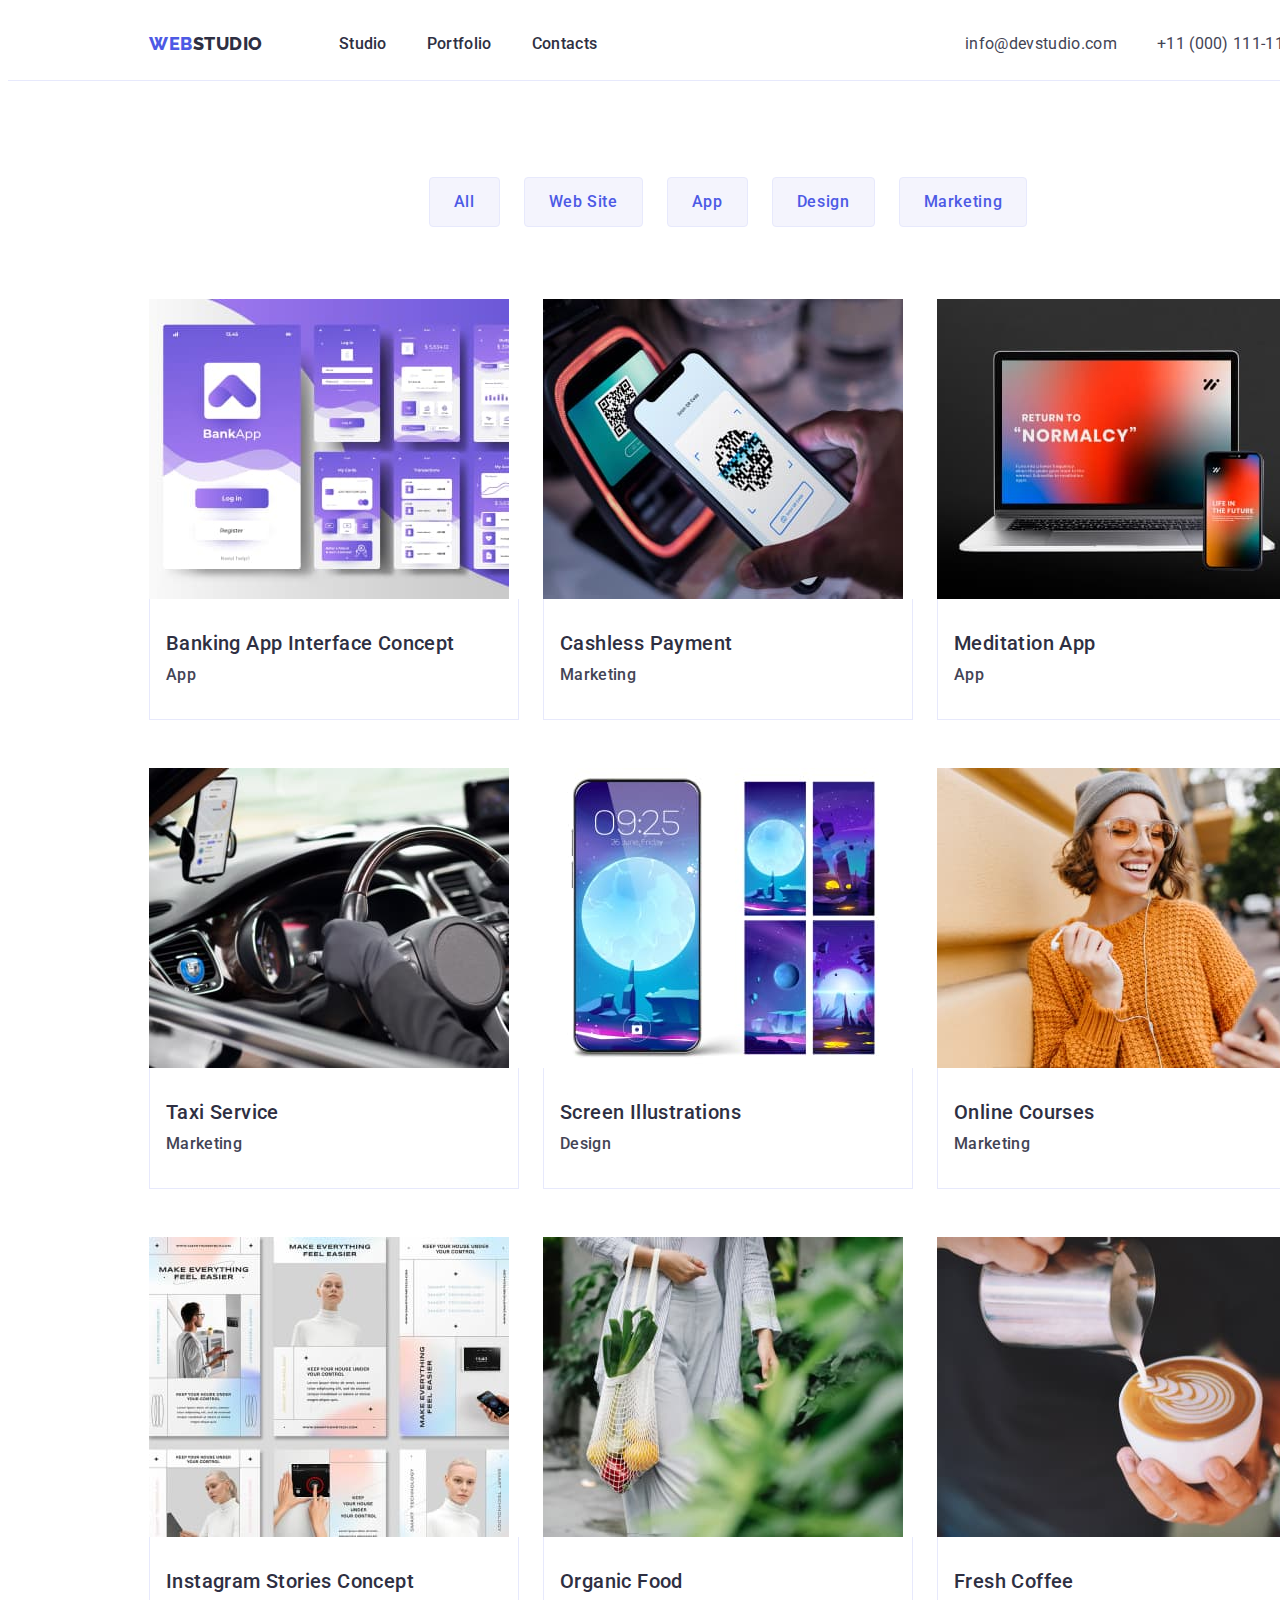
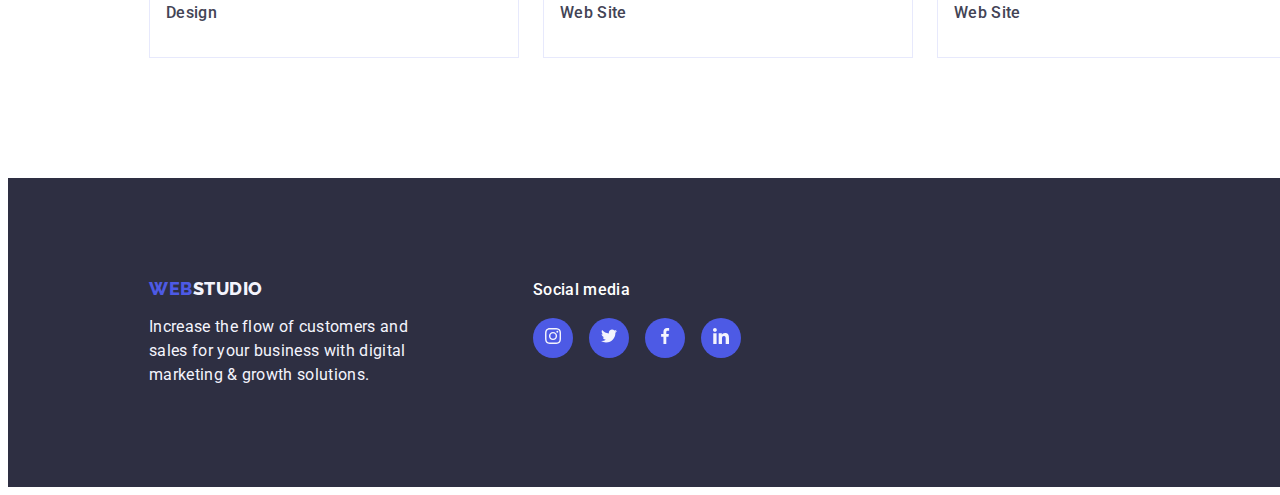
==== portfolio.html @ e54f4d55 "homework 1.1" ====
<!DOCTYPE html>
<html lang="en">
  <head>
    <meta charset="UTF-8" />
    <meta name="viewport" content="width=device-width, initial-scale=1.0" />

    <link rel="preconnect" href="https://fonts.googleapis.com" />
    <link rel="preconnect" href="https://fonts.gstatic.com" crossorigin />
    <link
      href="https://fonts.googleapis.com/css2?family=Montserrat:wght@400;700&family=Raleway:wght@800&family=Roboto:wght@400;500;700;900&display=swap"
      rel="stylesheet"
    />
    <link
      rel="stylesheet"
      href="https://cdnjs.cloudflare.com/ajax/libs/modern-normalize/2.0.0/modern-normalize.min.css"
      integrity="sha512-4xo8blKMVCiXpTaLzQSLSw3KFOVPWhm/TRtuPVc4WG6kUgjH6J03IBuG7JZPkcWMxJ5huwaBpOpnwYElP/m6wg=="
      crossorigin="anonymous"
      referrerpolicy="no-referrer"
    />
    <link rel="stylesheet" href="./css/styles.css" />
    <title>portfolio</title>
  </head>
  <body>
    <header class="page-header">
      <div class="container">
        <nav class="page-nav">
          <a class="logo link" href="./index.html"
            >Web<span class="link-logo-web">Studio</span></a
          >
          <ul class="list">
            <li><a class="page-link link" href="./index.html"> Studio</a></li>
            <li>
              <a class="page-link link" href="./portfolio.html"> Portfolio</a>
            </li>
            <li><a class="page-link link" href=""> Contacts</a></li>
          </ul>
        </nav>
        <address class="contacts">
          <ul class="list">
            <li>
              <a class="page-link link" href="mailto:info@devstudio.com"
                >info@devstudio.com</a
              >
            </li>
            <li>
              <a class="page-link link" href="tel:+110001111111"
                >+11 (000) 111-11-11</a
              >
            </li>
          </ul>
        </address>
      </div>
    </header>
    <main>
      <section class="portfolio-list">
        <div class="container">
          <h1 class="visually-hidden">portfolio</h1>
          <ul class="list-btn">
            <li class="portfolio-list-btn">
              <button type="button" class="button-portfolio">All</button>
            </li>
            <li class="portfolio-list-btn">
              <button type="button" class="button-portfolio">Web Site</button>
            </li>
            <li class="portfolio-list-btn">
              <button type="button" class="button-portfolio">App</button>
            </li>
            <li class="portfolio-list-btn">
              <button type="button" class="button-portfolio">Design</button>
            </li>
            <li class="portfolio-list-btn">
              <button type="button" class="button-portfolio">Marketing</button>
            </li>
          </ul>
          <ul class="list-make">
            <li class="list-make-img">
              <a class="page-link link" href="">
                <img src="./images/banking.jpg" alt="banking" width="360" />
                <div class="container-name">
                  <h2 class="title-make-portfolio">
                    Banking App Interface Concept
                  </h2>
                  <p class="text-features">App</p>
                </div>
              </a>
            </li>
            <li class="list-make-img">
              <a class="page-link link" href="">
                <img src="./images/cashless.jpg" alt="cashless" width="360" />
                <div class="container-name">
                  <h2 class="title-make-portfolio">Cashless Payment</h2>
                  <p class="text-features">Marketing</p>
                </div>
              </a>
            </li>
            <li class="list-make-img">
              <a class="page-link link" href="">
                <img
                  src="./images/meditation.jpg"
                  alt="meditation"
                  width="360"
                />
                <div class="container-name">
                  <h2 class="title-make-portfolio">Meditation App</h2>
                  <p class="text-features">App</p>
                </div>
              </a>
            </li>
            <li class="list-make-img">
              <a class="page-link link" href="">
                <img src="./images/taxi.jpg" alt="taxi" width="360" />
                <div class="container-name">
                  <h2 class="title-make-portfolio">Taxi Service</h2>
                  <p class="text-features">Marketing</p>
                </div>
              </a>
            </li>
            <li class="list-make-img">
              <a class="page-link link" href="">
                <img src="./images/screen.jpg" alt="screen" width="360" />
                <div class="container-name">
                  <h2 class="title-make-portfolio">Screen Illustrations</h2>
                  <p class="text-features">Design</p>
                </div>
              </a>
            </li>
            <li class="list-make-img">
              <a class="page-link link" href="">
                <img src="./images/online.jpg" alt="online" width="360" />
                <div class="container-name">
                  <h2 class="title-make-portfolio">Online Courses</h2>
                  <p class="text-features">Marketing</p>
                </div>
              </a>
            </li>
            <li class="list-make-img">
              <a class="page-link link" href="">
                <img src="./images/instagram.jpg" alt="instagram" width="360" />
                <div class="container-name">
                  <h2 class="title-make-portfolio">
                    Instagram Stories Concept
                  </h2>
                  <p class="text-features">Design</p>
                </div>
              </a>
            </li>
            <li class="list-make-img">
              <a class="page-link link" href="">
                <img src="./images/organic.jpg" alt="organic" width="360" />
                <div class="container-name">
                  <h2 class="title-make-portfolio">Organic Food</h2>
                  <p class="text-features">Web Site</p>
                </div>
              </a>
            </li>
            <li class="list-make-img">
              <a class="page-link link" href="">
                <img src="./images/fresh.jpg" alt="fresh" width="360" />
                <div class="container-name">
                  <h2 class="title-make-portfolio">Fresh Coffee</h2>
                  <p class="text-features">Web Site</p>
                </div>
              </a>
            </li>
          </ul>
        </div>
      </section>
    </main>
    <footer class="footer-info">
      <div class="container">
        <div class="footer-logo-text">
          <a class="logo link" href="./index.html"
            >Web<span class="link-logo-studio">Studio</span></a
          >
          <p class="footer-text">
            Increase the flow of customers and sales for your business with
            digital marketing & growth solutions.
          </p>
        </div>
        <div class="footer-social-media">
          <p class="social-media">Social media</p>
          <ul class="socialfooter-link-list">
            <li class="social-link">
              <div class="social-link-top">
                <a class="social-link-icon" href="">
                  <svg class="team-social-icon" width="16" height="16">
                    <use href="./images/icons.svg.svg#icon-instagram"></use>
                  </svg>
                </a>
              </div>
            </li>
            <li class="social-link">
              <div class="social-link-top">
                <a class="social-link-icon" href="">
                  <svg class="team-social-icon" width="16" height="16">
                    <use href="./images/icons.svg.svg#icon-twitter"></use>
                  </svg>
                </a>
              </div>
            </li>
            <li class="social-link">
              <div class="social-link-top">
                <a class="social-link-icon" href="">
                  <svg class="team-social-icon" width="16" height="16">
                    <use href="./images/icons.svg.svg#icon-facebook"></use>
                  </svg>
                </a>
              </div>
            </li>
            <li class="social-link">
              <div class="social-link-top">
                <a class="social-link-icon" href="">
                  <svg class="team-social-icon" width="16" height="16">
                    <use href="./images/icons.svg.svg#icon-linkedin"></use>
                  </svg>
                </a>
              </div>
            </li>
          </ul>
        </div>
      </div>
    </footer>
  </body>
</html>
---- css/styles.css ----
:root {
  --basecolor: #434455;
  --navyblue: #2e2f42;
  --iris: #4d5ae5;
  --slate: #434455;
  --white: #fff;
  --cornflower: #e7e9fc;
  --cloud: #f4f4fd;
  --ocean: #404bbf;
  --lightslate: #8e8f99;
  --green: #31d0aa;
  --weight400: 400;
  --weight500: 500;
  --weight700: 700;
  --weight800: 800;
}

h1,
h2,
h3,
h4,
h5,
h6,
p {
  margin: 0;
}

ul {
  margin: 0;
  padding-left: 0;
}

img {
  display: block;
}

.container {
  max-width: 1440px;
  width: 1158px;
  margin: 0 auto;
  padding: 0 15px;
}

.visually-hidden {
  position: absolute;
  width: 1px;
  height: 1px;
  margin: -1px;
  border: 0;
  padding: 0;
  white-space: nowrap;
  clip-path: inset(100%);
  clip: rect(0 0 0 0);
  overflow: hidden;
}

/* Studio */
body {
  font-family: "Roboto", sans-serif;
  color: var(--basecolor);
  background-color: var(--white);
  width: 1440px;
}
ul {
  list-style-type: none;
}
.page-header .container {
  display: flex;
  justify-content: space-between;
}
.page-header {
  background: var(--white, #fff);
  border-bottom: 1px solid #e7e9fc;
}
.page-nav {
  display: flex;
  align-items: center;
}
.page-nav .list {
  display: flex;
  gap: 40px;
}

address .list {
  display: flex;
  gap: 40px;
}
.logo {
  color: var(--iris);
  font-family: Raleway, sans-serif;
  font-size: 18px;
  font-weight: var(--weight800);
  line-height: 1.17;
  letter-spacing: 0.54px;
  text-transform: uppercase;
  text-decoration: none;
  margin-right: 76px;
}

.link-logo-web {
  color: var(--navyblue);
}

.link-logo-studio {
  color: var(--cloud);
}

.list {
  list-style: none;
}

.page-link {
  color: var(--navyblue);
  font-size: 16px;
  font-weight: var(--weight500);
  line-height: 1.5;
  letter-spacing: 0.32px;
  padding: 24px 0;
}

.link {
  text-decoration: none;
}

.contacts .link {
  color: var(--slate);
}

.link:hover,
.link:focus {
  color: var(--ocean);
}
.contacts .list .link {
  font-weight: 400;
}
.contacts {
  color: var(--slate);
  font-size: 16px;
  line-height: 1.5;
  letter-spacing: 0.32px;
  font-style: normal;
  display: flex;
  align-content: flex-start;
  flex-shrink: 0;
  padding: 24px 0;
}

.section-solution {
  background-color: var(--navyblue);
  width: 1440px;
  display: flex;
  flex-shrink: 0;
  text-align: center;
  justify-content: center;
  padding: 188px 0;
  background-image: linear-gradient(
      rgba(46, 47, 66, 0.7),
      rgba(46, 47, 66, 0.7)
    ),
    url(../images/hero-bg.jpg);
  background-repeat: no-repeat;
  background-position: center;
  background-size: cover;
}
.text-solution {
  /* background-color: var(--navyblue); */
  color: var(--white);
  font-size: 56px;
  line-height: 1.07;
  letter-spacing: 1.12px;
  max-width: 496px;
  width: 496px;
  margin: 0 auto;
  margin-bottom: 48px;
}

.button-service {
  font-family: "Roboto", sans-serif;
  color: var(--white);
  font-size: 16px;
  font-weight: var(--weight500);
  line-height: 1.5;
  letter-spacing: 0.64px;
  background: var(--iris);
  cursor: pointer;
  min-width: 169px;
  height: 56px;
  border: none;
  display: block;
  margin: 0 auto;
  padding: 16px 32px;
  border-radius: 4px;
  box-shadow: 0px 4px 4px 0px rgba(0, 0, 0, 0.15);
}

.button-service:hover,
.button-service:focus {
  background-color: var(--ocean);
}

.section-features {
  padding: 120px 0;
}

.section-features .list {
  display: flex;
  gap: 24px;
  margin: 0;
}

.title-features {
  color: var(--navyblue);
  font-size: 20px;
  font-weight: var(--weight500);
  line-height: 1.2;
  letter-spacing: 0.4px;
  margin-bottom: 8px;
}

.section-features-list {
  flex-basis: calc((100% - 3 * 24px) / 4);
}

.text-features {
  color: var(--slate);
  font-size: 16px;
  line-height: 1.5;
  letter-spacing: 0.32px;
  text-align: left;
}
.features-icon-top {
  width: 100%;
  height: 112px;
  display: flex;
  align-items: center;
  justify-content: center;
  border-radius: 4px;
  background: var(--cloud);
  margin-bottom: 8px;
}

.section-doing {
  padding-bottom: 120px;
}

.section-doing .list {
  display: flex;
  gap: 24px;
  margin: 0;
}

.title-make {
  color: var(--navyblue);
  font-size: 36px;
  font-weight: var(--weight500);
  line-height: 1.11;
  letter-spacing: 0.72px;
  text-transform: capitalize;
  margin-bottom: 72px;
  text-align: center;
}

.section-doing-img {
  flex-basis: calc((100% - 48px) / 3);
}

.section-team {
  padding: 120px 0;
  background-color: var(--cloud);
}

.section-team .container {
  max-width: 1440px;
  width: 1158px;
  flex-shrink: 0;
  text-align: center;
}

.section-team .list {
  display: flex;
  gap: 24px;
}

.title-team {
  color: var(--navyblue);
  font-size: 36px;
  line-height: 1.11;
  text-align: center;
  letter-spacing: 0.72px;
  text-transform: capitalize;
  margin-bottom: 72px;
}

.team-list {
  background-color: #ffffff;
  display: inline-flex;
  padding-bottom: 0px;
  flex-direction: column;
  justify-content: center;
  align-items: center;
  text-align: center;
  border-radius: 0px 0px 4px 4px;
  flex-basis: calc((100% - 72px) / 4);
}

.team-list-card {
  padding: 32px 0;
}

.name-card {
  color: var(--navyblue);
  font-weight: var(--weight500);
  font-size: 20px;
  line-height: 1.2;
  letter-spacing: 0.4px;
  text-align: center;
  margin-bottom: 8px;
}

.prof-card {
  color: var(--slate);
  font-size: 16px;
  line-height: 1.5;
  letter-spacing: 0.32px;
  text-align: center;
}
.socialteam-link-list {
  display: flex;
  gap: 24px;
  margin-top: 8px;
}
.social-link-top {
  width: 40px;
  height: 40px;
  display: flex;
  align-items: center;
  justify-content: center;
  border-radius: 50%;
  background-color: var(--iris);
}
.team-social-icon {
  fill: var(--cloud);
}
.section-customers .container {
  max-width: 1440px;
  width: 1128px;
  text-align: center;
}
.section-customers {
  padding: 120px 0;
  background-color: var(--white);
}
.title-customers {
  color: var(--navyblue);
  text-align: center;
  font-family: Roboto;
  font-size: 36px;
  line-height: 1.11;
  letter-spacing: 0.72px;
  margin-bottom: 72px;
}
.section-customers .list {
  display: flex;
  gap: 24px;
}
.customers-icon-list {
  display: inline-flex;
  justify-content: center;
  align-items: center;
  flex-basis: calc((100% - 120px) / 6);
}
.customers-icon-link {
  width: 100%;
  height: 88px;
  border-radius: 4px;
  border: 1px solid var(--lightslate);
  display: flex;
  align-items: center;
  justify-content: center;
}
.customer-icon:hover,
.customer-icon:focus {
  fill: var(--ocean);
}
.customers-icon-link:hover,
.customers-icon-link:focus {
border: 1px solid var(--ocean);
}

.socialfooter-link-list .social-link-top:hover,
.socialfooter-link-list .social-link-top:focus {
  background-color: var(--green);
}
.customer-icon {
  fill: var(--lightslate);
}
.footer-info .container {
  width: 1158px;
  flex-shrink: 0;
  display: flex;
}
.footer-logo-text .container {
  display: flex;
}

.footer-info {
  background-color: var(--navyblue);
  padding: 0;
  padding: 100px 0;
}

.footer-info .logo {
  display: inline-block;
  margin: 0 0 16px 0;
}

.footer-text {
  color: var(--cloud);
  line-height: 1.5;
  letter-spacing: 0.32px;
  width: 264px;
}
.footer-social-media {
  margin-left: 120px;
}
.social-media {
  color: var(--white);
  font-family: Roboto;
  font-size: 16px;
  font-weight: 500;
  line-height: 1.5;
  letter-spacing: 0.32px;
  margin-bottom: 16px;
}
.socialfooter-link-list {
  display: flex;
  gap: 16px;
}

/* Portfolio */
.portfolio-list {
  padding: 96px 0 120px 0;
}

.portfolio-list .container .list-btn {
  display: flex;
  justify-content: center;
  gap: 24px;
  margin-bottom: 72px;
}

.button-portfolio {
  font-family: "Roboto", sans-serif;
  color: var(--iris);
  text-align: center;
  font-size: 16px;
  font-weight: var(--weight500);
  line-height: 1.5;
  letter-spacing: 0.64px;
  background: var(--cloud);
  cursor: pointer;
  padding: 12px 24px;
  border: 1px solid #e7e9fc;
  border-radius: 4px;
}

.button-portfolio:hover,
.button-portfolio:focus {
  color: #ffffff;
  background: var(--ocean);
  border: 1px solid transparent;
}

.portfolio-list .container .list-make {
  display: flex;
  align-items: flex-start;
  flex-wrap: wrap;
  row-gap: 48px;
  column-gap: 24px;
  text-align: left;
  background: var(--white, #fff);
}

.container-name {
  padding: 32px 16px;
  border: 1px solid #e7e9fc;
  border-top: none;
}

.list-make-img {
  background: var(--white, #fff);
  width: calc((100% - 48px) / 3);
}

.title-make-portfolio {
  color: var(--navyblue);
  font-size: 20px;
  font-weight: var(--weight500);
  line-height: 1.2;
  letter-spacing: 0.4px;
  text-transform: capitalize;
  margin-bottom: 8px;
}
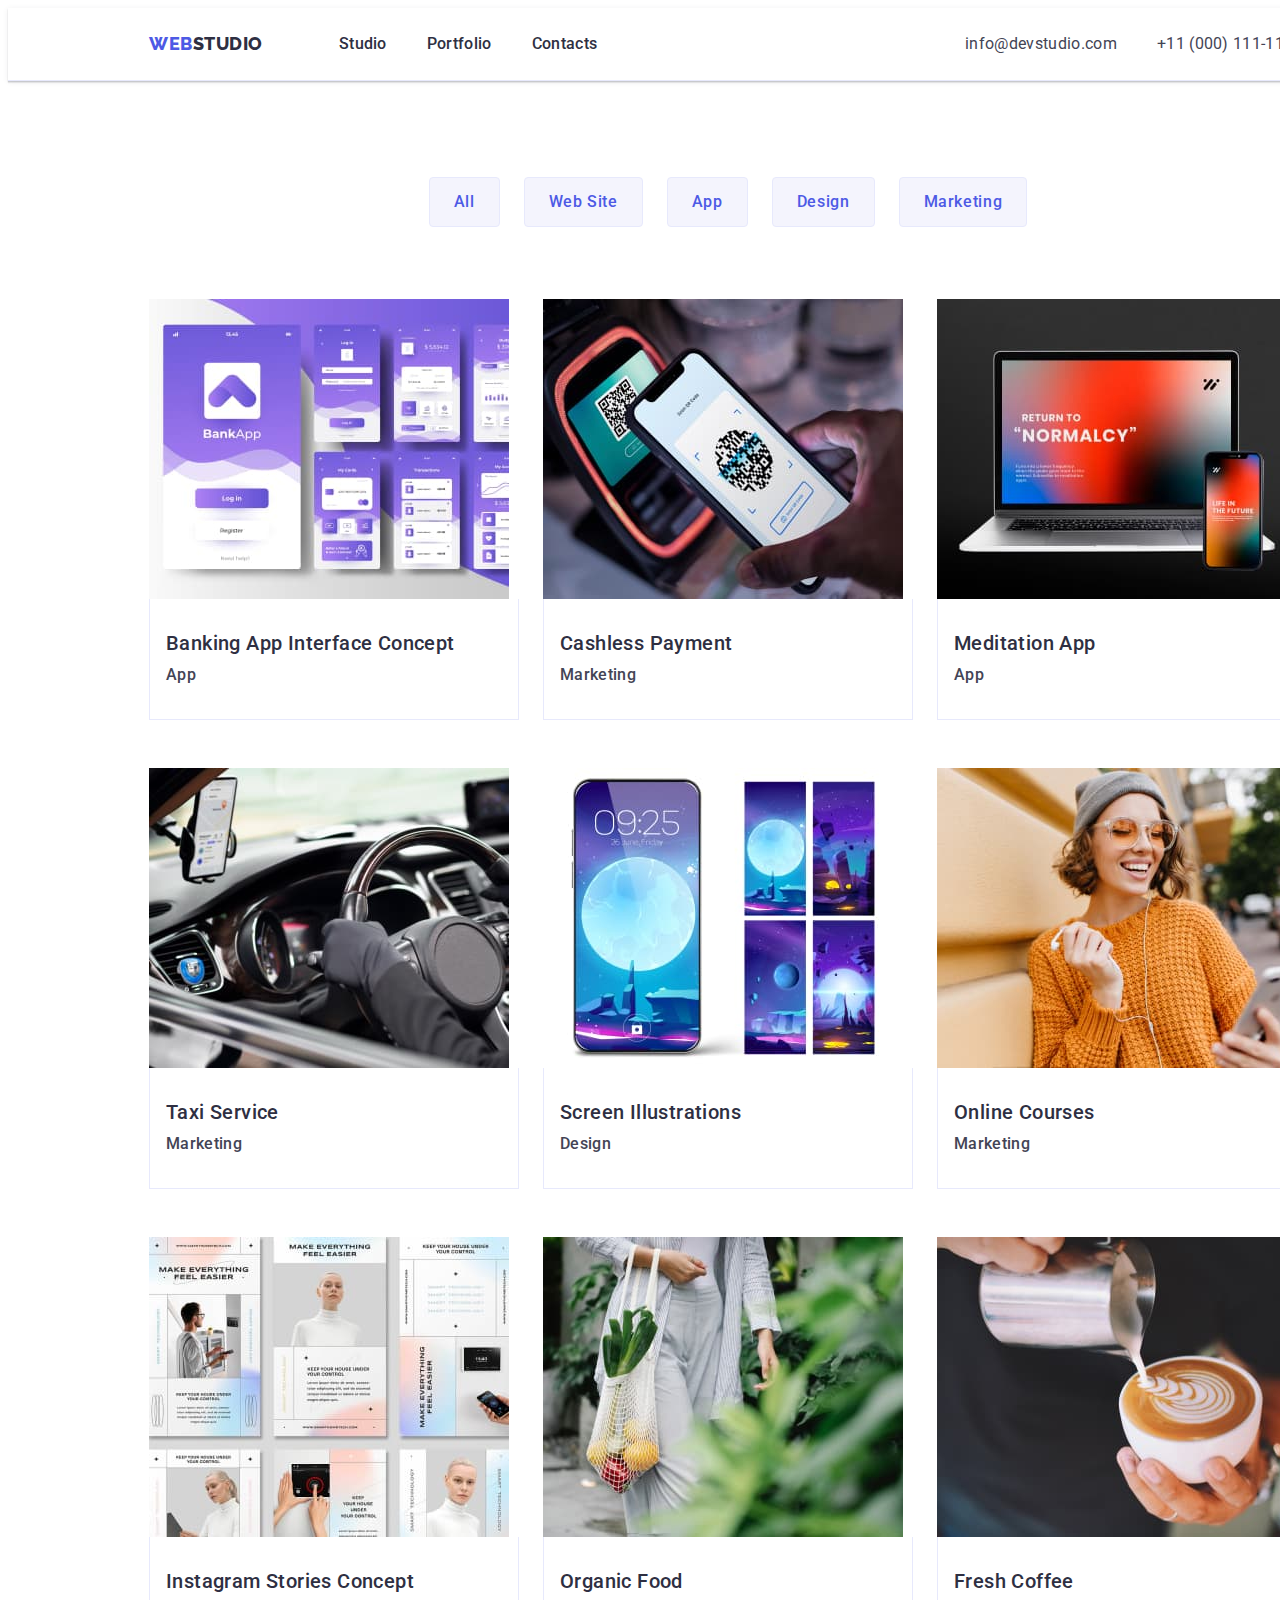
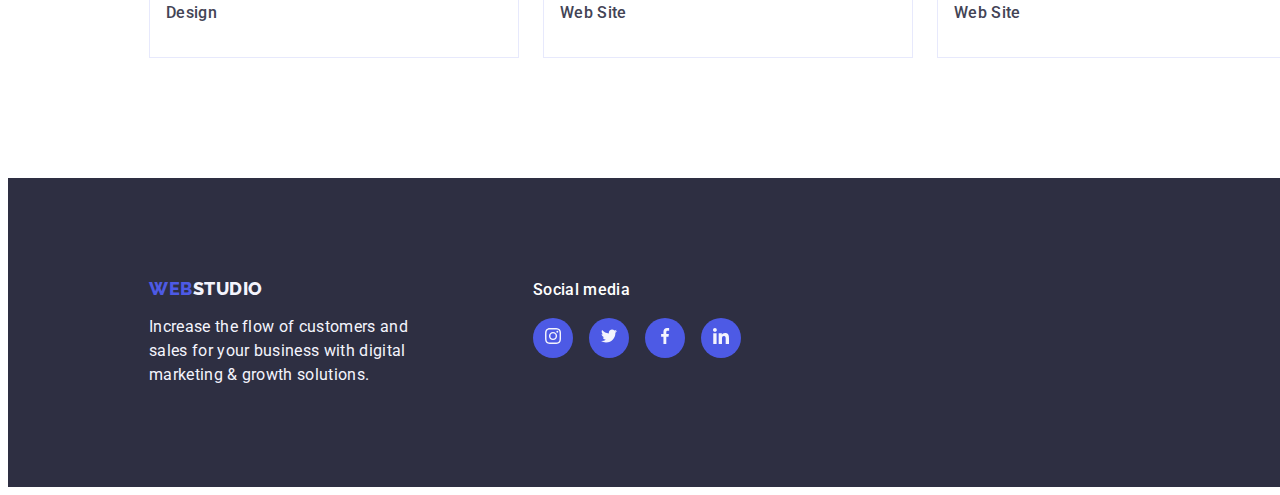
==== commit 3579608c: "homework 4.3" ====
--- a/portfolio.html
+++ b/portfolio.html
@@ -28,11 +28,15 @@
             >Web<span class="link-logo-web">Studio</span></a
           >
           <ul class="list">
-            <li><a class="page-link link" href="./index.html"> Studio</a></li>
-            <li>
+            <li class="menu-link">
+              <a class="page-link link" href="./index.html"> Studio</a>
+            </li>
+            <li class="menu-link">
               <a class="page-link link" href="./portfolio.html"> Portfolio</a>
             </li>
-            <li><a class="page-link link" href=""> Contacts</a></li>
+            <li class="menu-link">
+              <a class="page-link link" href=""> Contacts</a>
+            </li>
           </ul>
         </nav>
         <address class="contacts">
@@ -75,7 +79,21 @@
           <ul class="list-make">
             <li class="list-make-img">
               <a class="page-link link" href="">
-                <img src="./images/banking.jpg" alt="banking" width="360" />
+                <div class="make-cover-wrap">
+                  <img
+                    class="make-img"
+                    src="./images/banking.jpg"
+                    alt="banking"
+                    width="360"
+                  />
+                  <div class="make-cover">
+                    <p class="make-cover-text">
+                      14 Stylish and User-Friendly App Design Concepts · Task
+                      Manager App · Calorie Tracker App · Exotic Fruit Ecommerce
+                      App · Cloud Storage App
+                    </p>
+                  </div>
+                </div>
                 <div class="container-name">
                   <h2 class="title-make-portfolio">
                     Banking App Interface Concept
@@ -86,7 +104,21 @@
             </li>
             <li class="list-make-img">
               <a class="page-link link" href="">
-                <img src="./images/cashless.jpg" alt="cashless" width="360" />
+                <div class="make-cover-wrap">
+                  <img
+                    class="make-img"
+                    src="./images/cashless.jpg"
+                    alt="cashless"
+                    width="360"
+                  />
+                  <div class="make-cover">
+                    <p class="make-cover-text">
+                      14 Stylish and User-Friendly App Design Concepts · Task
+                      Manager App · Calorie Tracker App · Exotic Fruit Ecommerce
+                      App · Cloud Storage App
+                    </p>
+                  </div>
+                </div>
                 <div class="container-name">
                   <h2 class="title-make-portfolio">Cashless Payment</h2>
                   <p class="text-features">Marketing</p>
@@ -95,11 +127,21 @@
             </li>
             <li class="list-make-img">
               <a class="page-link link" href="">
-                <img
-                  src="./images/meditation.jpg"
-                  alt="meditation"
-                  width="360"
-                />
+                <div class="make-cover-wrap">
+                  <img
+                    class="make-img"
+                    src="./images/meditation.jpg"
+                    alt="meditation"
+                    width="360"
+                  />
+                  <div class="make-cover">
+                    <p class="make-cover-text">
+                      14 Stylish and User-Friendly App Design Concepts · Task
+                      Manager App · Calorie Tracker App · Exotic Fruit Ecommerce
+                      App · Cloud Storage App
+                    </p>
+                  </div>
+                </div>
                 <div class="container-name">
                   <h2 class="title-make-portfolio">Meditation App</h2>
                   <p class="text-features">App</p>
@@ -108,7 +150,21 @@
             </li>
             <li class="list-make-img">
               <a class="page-link link" href="">
-                <img src="./images/taxi.jpg" alt="taxi" width="360" />
+                <div class="make-cover-wrap">
+                  <img
+                    class="make-img"
+                    src="./images/taxi.jpg"
+                    alt="taxi"
+                    width="360"
+                  />
+                  <div class="make-cover">
+                    <p class="make-cover-text">
+                      14 Stylish and User-Friendly App Design Concepts · Task
+                      Manager App · Calorie Tracker App · Exotic Fruit Ecommerce
+                      App · Cloud Storage App
+                    </p>
+                  </div>
+                </div>
                 <div class="container-name">
                   <h2 class="title-make-portfolio">Taxi Service</h2>
                   <p class="text-features">Marketing</p>
@@ -117,7 +173,21 @@
             </li>
             <li class="list-make-img">
               <a class="page-link link" href="">
-                <img src="./images/screen.jpg" alt="screen" width="360" />
+                <div class="make-cover-wrap">
+                  <img
+                    class="make-img"
+                    src="./images/screen.jpg"
+                    alt="screen"
+                    width="360"
+                  />
+                  <div class="make-cover">
+                    <p class="make-cover-text">
+                      14 Stylish and User-Friendly App Design Concepts · Task
+                      Manager App · Calorie Tracker App · Exotic Fruit Ecommerce
+                      App · Cloud Storage App
+                    </p>
+                  </div>
+                </div>
                 <div class="container-name">
                   <h2 class="title-make-portfolio">Screen Illustrations</h2>
                   <p class="text-features">Design</p>
@@ -126,7 +196,21 @@
             </li>
             <li class="list-make-img">
               <a class="page-link link" href="">
-                <img src="./images/online.jpg" alt="online" width="360" />
+                <div class="make-cover-wrap">
+                  <img
+                    class="make-img"
+                    src="./images/online.jpg"
+                    alt="online"
+                    width="360"
+                  />
+                  <div class="make-cover">
+                    <p class="make-cover-text">
+                      14 Stylish and User-Friendly App Design Concepts · Task
+                      Manager App · Calorie Tracker App · Exotic Fruit Ecommerce
+                      App · Cloud Storage App
+                    </p>
+                  </div>
+                </div>
                 <div class="container-name">
                   <h2 class="title-make-portfolio">Online Courses</h2>
                   <p class="text-features">Marketing</p>
@@ -135,7 +219,21 @@
             </li>
             <li class="list-make-img">
               <a class="page-link link" href="">
-                <img src="./images/instagram.jpg" alt="instagram" width="360" />
+                <div class="make-cover-wrap">
+                  <img
+                    class="make-img"
+                    src="./images/instagram.jpg"
+                    alt="instagram"
+                    width="360"
+                  />
+                  <div class="make-cover">
+                    <p class="make-cover-text">
+                      14 Stylish and User-Friendly App Design Concepts · Task
+                      Manager App · Calorie Tracker App · Exotic Fruit Ecommerce
+                      App · Cloud Storage App
+                    </p>
+                  </div>
+                </div>
                 <div class="container-name">
                   <h2 class="title-make-portfolio">
                     Instagram Stories Concept
@@ -146,7 +244,21 @@
             </li>
             <li class="list-make-img">
               <a class="page-link link" href="">
-                <img src="./images/organic.jpg" alt="organic" width="360" />
+                <div class="make-cover-wrap">
+                  <img
+                    class="make-img"
+                    src="./images/organic.jpg"
+                    alt="organic"
+                    width="360"
+                  />
+                  <div class="make-cover">
+                    <p class="make-cover-text">
+                      14 Stylish and User-Friendly App Design Concepts · Task
+                      Manager App · Calorie Tracker App · Exotic Fruit Ecommerce
+                      App · Cloud Storage App
+                    </p>
+                  </div>
+                </div>
                 <div class="container-name">
                   <h2 class="title-make-portfolio">Organic Food</h2>
                   <p class="text-features">Web Site</p>
@@ -155,7 +267,21 @@
             </li>
             <li class="list-make-img">
               <a class="page-link link" href="">
-                <img src="./images/fresh.jpg" alt="fresh" width="360" />
+                <div class="make-cover-wrap">
+                  <img
+                    class="make-img"
+                    src="./images/fresh.jpg"
+                    alt="fresh"
+                    width="360"
+                  />
+                  <div class="make-cover">
+                    <p class="make-cover-text">
+                      14 Stylish and User-Friendly App Design Concepts · Task
+                      Manager App · Calorie Tracker App · Exotic Fruit Ecommerce
+                      App · Cloud Storage App
+                    </p>
+                  </div>
+                </div>
                 <div class="container-name">
                   <h2 class="title-make-portfolio">Fresh Coffee</h2>
                   <p class="text-features">Web Site</p>
@@ -181,40 +307,40 @@
           <p class="social-media">Social media</p>
           <ul class="socialfooter-link-list">
             <li class="social-link">
-              <div class="social-link-top">
-                <a class="social-link-icon" href="">
+              <a class="social-link-icon" href="">
+                <div class="social-link-top">
                   <svg class="team-social-icon" width="16" height="16">
-                    <use href="./images/icons.svg.svg#icon-instagram"></use>
+                    <use href="./images/icons.svg#icon-instagram"></use>
                   </svg>
-                </a>
-              </div>
+                </div>
+              </a>
             </li>
             <li class="social-link">
-              <div class="social-link-top">
-                <a class="social-link-icon" href="">
+              <a class="social-link-icon" href="">
+                <div class="social-link-top">
                   <svg class="team-social-icon" width="16" height="16">
-                    <use href="./images/icons.svg.svg#icon-twitter"></use>
+                    <use href="./images/icons.svg#icon-twitter"></use>
                   </svg>
-                </a>
-              </div>
+                </div>
+              </a>
             </li>
             <li class="social-link">
-              <div class="social-link-top">
-                <a class="social-link-icon" href="">
+              <a class="social-link-icon" href="">
+                <div class="social-link-top">
                   <svg class="team-social-icon" width="16" height="16">
-                    <use href="./images/icons.svg.svg#icon-facebook"></use>
+                    <use href="./images/icons.svg#icon-facebook"></use>
                   </svg>
-                </a>
-              </div>
+                </div>
+              </a>
             </li>
             <li class="social-link">
-              <div class="social-link-top">
-                <a class="social-link-icon" href="">
+              <a class="social-link-icon" href="">
+                <div class="social-link-top">
                   <svg class="team-social-icon" width="16" height="16">
-                    <use href="./images/icons.svg.svg#icon-linkedin"></use>
+                    <use href="./images/icons.svg#icon-linkedin"></use>
                   </svg>
-                </a>
-              </div>
+                </div>
+              </a>
             </li>
           </ul>
         </div>
--- a/css/styles.css
+++ b/css/styles.css
@@ -9,6 +9,7 @@
   --ocean: #404bbf;
   --lightslate: #8e8f99;
   --green: #31d0aa;
+  --navyblue-modal: rgba(46, 47, 66, 0.4);
   --weight400: 400;
   --weight500: 500;
   --weight700: 700;
@@ -71,6 +72,8 @@
 .page-header {
   background: var(--white, #fff);
   border-bottom: 1px solid #e7e9fc;
+  box-shadow: 0px 2px 1px rgba(46, 47, 66, 0.08),
+    0px 1px 1px rgba(46, 47, 66, 0.16), 0px 1px 6px rgba(46, 47, 66, 0.08);
 }
 .page-nav {
   display: flex;
@@ -117,7 +120,22 @@
   letter-spacing: 0.32px;
   padding: 24px 0;
 }
-
+.menu-link {
+  position: relative;
+  transition: color 250ms cubic-bezier(0.4, 0, 0.2, 1);
+}
+.menu-link:hover::after {
+  content: "";
+  position: absolute;
+  left: 0;
+  right: 0;
+  bottom: -1px;
+  top: 20px;
+  width: 100%;
+  height: 4px;
+  border-radius: 2px;
+  background-color: var(--ocean);
+}
 .link {
   text-decoration: none;
 }
@@ -143,11 +161,12 @@
   align-content: flex-start;
   flex-shrink: 0;
   padding: 24px 0;
+  transition: color 250ms cubic-bezier(0.4, 0, 0.2, 1);
 }
 
 .section-solution {
   background-color: var(--navyblue);
-  width: 1440px;
+  max-width: 1440px;
   display: flex;
   flex-shrink: 0;
   text-align: center;
@@ -191,6 +210,7 @@
   padding: 16px 32px;
   border-radius: 4px;
   box-shadow: 0px 4px 4px 0px rgba(0, 0, 0, 0.15);
+  transition: background-color 250ms cubic-bezier(0.4, 0, 0.2, 1);
 }
 
 .button-service:hover,
@@ -301,12 +321,14 @@
   text-align: center;
   border-radius: 0px 0px 4px 4px;
   flex-basis: calc((100% - 72px) / 4);
+  box-shadow: 0px 2px 1px 0px rgba(46, 47, 66, 0.08),
+    0px 1px 1px 0px rgba(46, 47, 66, 0.16),
+    0px 1px 6px 0px rgba(46, 47, 66, 0.08);
 }
 
 .team-list-card {
   padding: 32px 0;
 }
-
 .name-card {
   color: var(--navyblue);
   font-weight: var(--weight500);
@@ -328,8 +350,9 @@
   display: flex;
   gap: 24px;
   margin-top: 8px;
-}
-.social-link-top {
+  justify-content: center;
+}
+.social-link-icon {
   width: 40px;
   height: 40px;
   display: flex;
@@ -337,6 +360,10 @@
   justify-content: center;
   border-radius: 50%;
   background-color: var(--iris);
+  transition: background-color 250ms cubic-bezier(0.4, 0, 0.2, 1);
+}
+.social-link-icon:hover {
+  background-color: var(--green);
 }
 .team-social-icon {
   fill: var(--cloud);
@@ -377,6 +404,12 @@
   display: flex;
   align-items: center;
   justify-content: center;
+  transition: border-color 250ms cubic-bezier(0.4, 0, 0.2, 1),
+    color 250ms cubic-bezier(0.4, 0, 0.2, 1);
+}
+.customer-icon {
+  color: currentColor;
+  /* transition: 250ms cubic-bezier(0.4, 0, 0.2, 1); */
 }
 .customer-icon:hover,
 .customer-icon:focus {
@@ -384,9 +417,13 @@
 }
 .customers-icon-link:hover,
 .customers-icon-link:focus {
-border: 1px solid var(--ocean);
-}
-
+  /* fill: var(--ocean); */
+  color: var(--ocean);
+  border-color: var(--ocean);
+}
+.socialfooter-link-list .social-link-top {
+  transition: 250ms cubic-bezier(0.4, 0, 0.2, 1);
+}
 .socialfooter-link-list .social-link-top:hover,
 .socialfooter-link-list .social-link-top:focus {
   background-color: var(--green);
@@ -398,6 +435,7 @@
   width: 1158px;
   flex-shrink: 0;
   display: flex;
+  align-items: baseline;
 }
 .footer-logo-text .container {
   display: flex;
@@ -419,10 +457,11 @@
   line-height: 1.5;
   letter-spacing: 0.32px;
   width: 264px;
-}
-.footer-social-media {
+  margin-right: 120px;
+}
+/* .footer-social-media {
   margin-left: 120px;
-}
+} */
 .social-media {
   color: var(--white);
   font-family: Roboto;
@@ -462,6 +501,10 @@
   padding: 12px 24px;
   border: 1px solid #e7e9fc;
   border-radius: 4px;
+  transition: color 250ms cubic-bezier(0.4, 0, 0.2, 1),
+    background-color 250ms cubic-bezier(0.4, 0, 0.2, 1),
+    border-color 250ms cubic-bezier(0.4, 0, 0.2, 1),
+    box-shadow 250ms cubic-bezier(0.4, 0, 0.2, 1);
 }
 
 .button-portfolio:hover,
@@ -469,6 +512,8 @@
   color: #ffffff;
   background: var(--ocean);
   border: 1px solid transparent;
+  box-shadow: 0px 2px 2px 0px rgba(0, 0, 0, 0.12),
+    0px 2px 1px 0px rgba(0, 0, 0, 0.08), 0px 3px 1px 0px rgba(0, 0, 0, 0.1);
 }
 
 .portfolio-list .container .list-make {
@@ -490,8 +535,16 @@
 .list-make-img {
   background: var(--white, #fff);
   width: calc((100% - 48px) / 3);
-}
-
+  transition: box-shadow 250ms cubic-bezier(0.4, 0, 0.2, 1);
+}
+.list-make-img:hover {
+  box-shadow: 0px 2px 1px 0px rgba(46, 47, 66, 0.08),
+    0px 1px 1px 0px rgba(46, 47, 66, 0.16),
+    0px 1px 6px 0px rgba(46, 47, 66, 0.08);
+}
+.list-make-img:hover .make-cover {
+  transform: translateY(0%);
+}
 .title-make-portfolio {
   color: var(--navyblue);
   font-size: 20px;
@@ -501,3 +554,78 @@
   text-transform: capitalize;
   margin-bottom: 8px;
 }
+.make-cover-wrap {
+  position: relative;
+  overflow: hidden;
+}
+.make-cover {
+  position: absolute;
+  top: 0;
+  background: var(--iris);
+  /* width: 100%; */
+  height: 100%;
+  flex-shrink: 0;
+  transform: translateY(100%);
+  transition: 250ms cubic-bezier(0.4, 0, 0.2, 1);
+}
+.make-cover-text {
+  color: var(--cloud);
+  font-family: Roboto;
+  font-size: 16px;
+  line-height: 1.5;
+  letter-spacing: 0.02em;
+  padding: 40px 32px 0 32px;
+}
+.backdrop {
+  position: fixed;
+  width: 100%;
+  height: 100%;
+  background: var(--navyblue-modal);
+  top: 0;
+  transition: opacity 250ms cubic-bezier(0.4, 0, 0.2, 1),
+    visibility 250ms cubic-bezier(0.4, 0, 0.2, 1);
+}
+.modal {
+  position: absolute;
+  top: 50%;
+  left: 50%;
+  transform: translate(-50%, -50%);
+  width: 408px;
+  min-height: 584px;
+  border-radius: 4px;
+  background: var(--dairy, #fcfcfc);
+  box-shadow: 0px 2px 1px 0px rgba(0, 0, 0, 0.2),
+    0px 1px 3px 0px rgba(0, 0, 0, 0.12), 0px 1px 1px 0px rgba(0, 0, 0, 0.14);
+  transition: transform 250ms cubic-bezier(0.4, 0, 0.2, 1);
+}
+.button-close {
+  position: absolute;
+  height: 24px;
+  width: 24px;
+  border-radius: 50%;
+  display: flex;
+  align-items: center;
+  justify-content: center;
+  background-color: #e7e9fc;
+  border: 1px solid rgba(0, 0, 0, 0.1);
+  padding: 0;
+  cursor: pointer;
+  transition: background-color 250ms cubic-bezier(0.4, 0, 0.2, 1),
+    border 250ms cubic-bezier(0.4, 0, 0.2, 1);
+  top: 24px;
+  right: 24px;
+}
+.button-close:hover,
+.button-close:focus {
+  background-color: var(--ocean);
+  border: none;
+  fill: var(--white);
+}
+.close-icon {
+  transition: fill 250ms cubic-bezier(0.4, 0, 0.2, 1);
+}
+.is-hidden {
+  opacity: 0;
+  visibility: hidden;
+  pointer-events: none;
+}
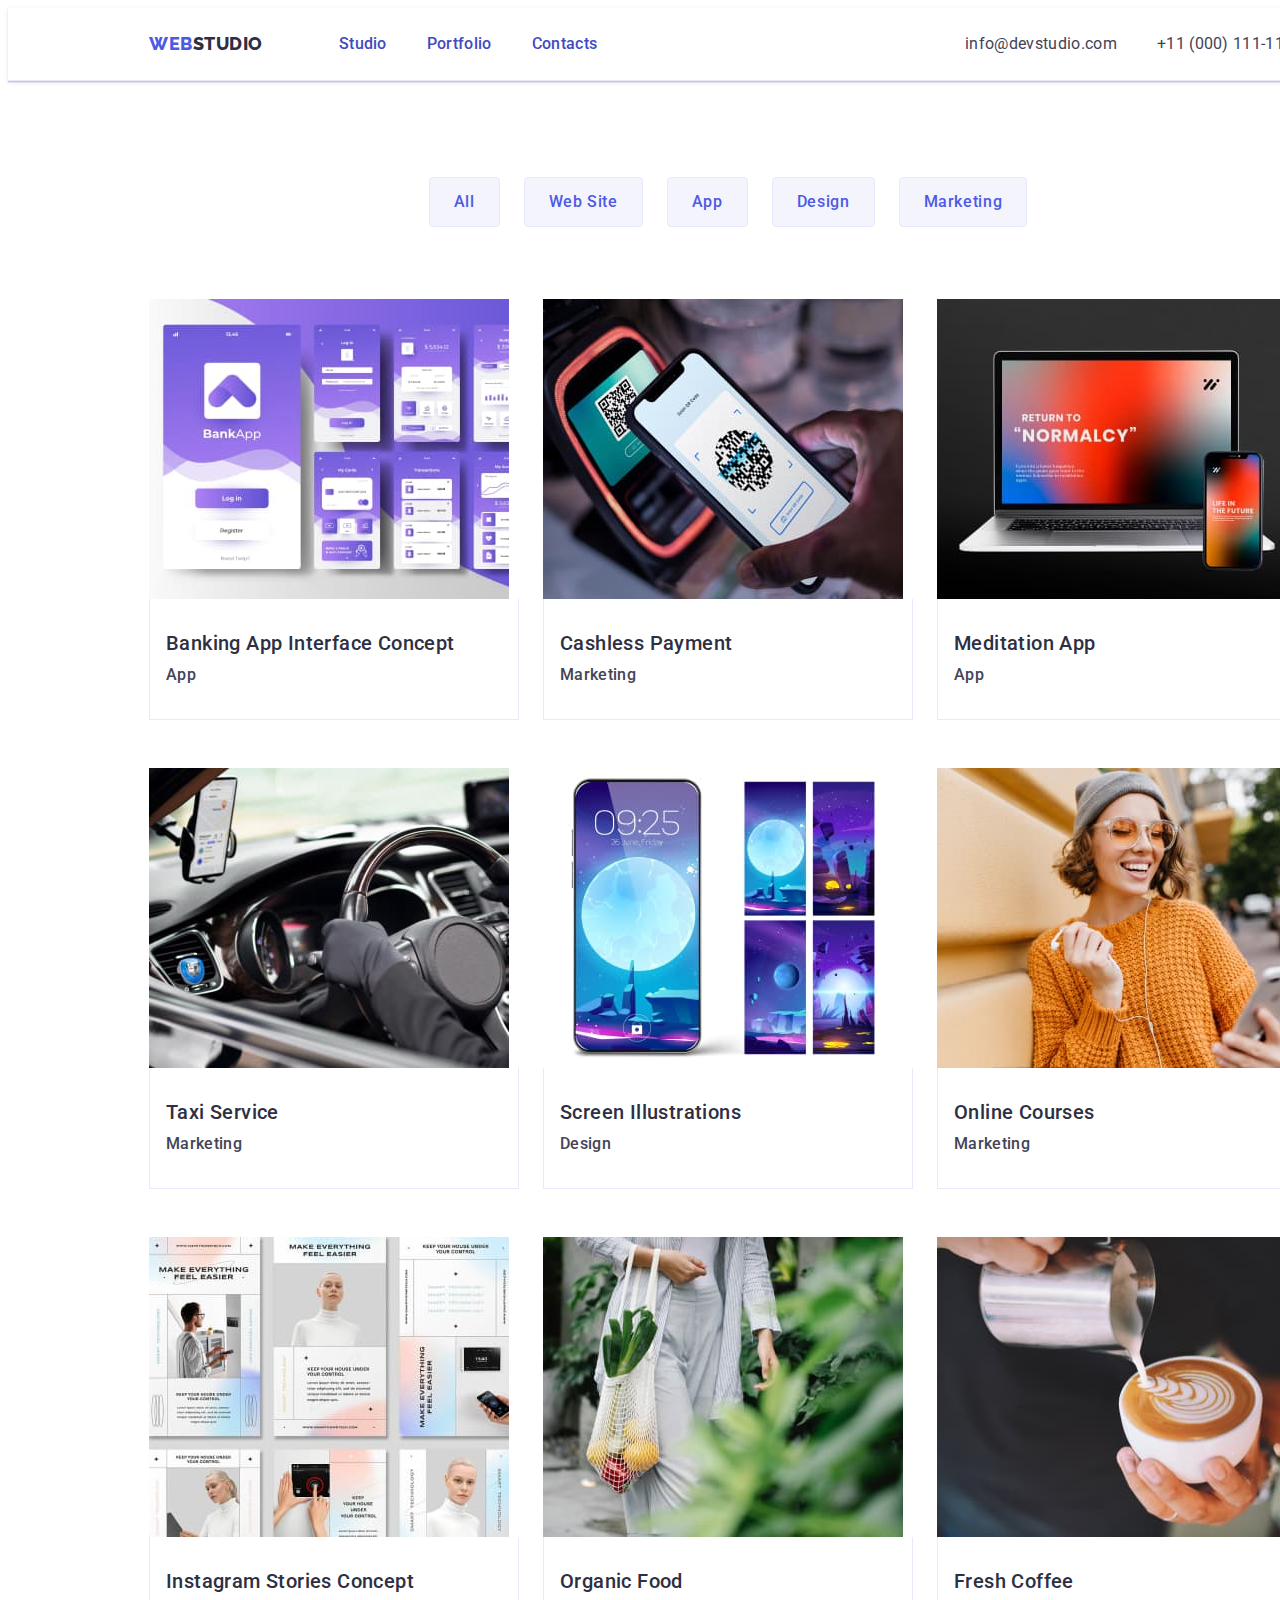
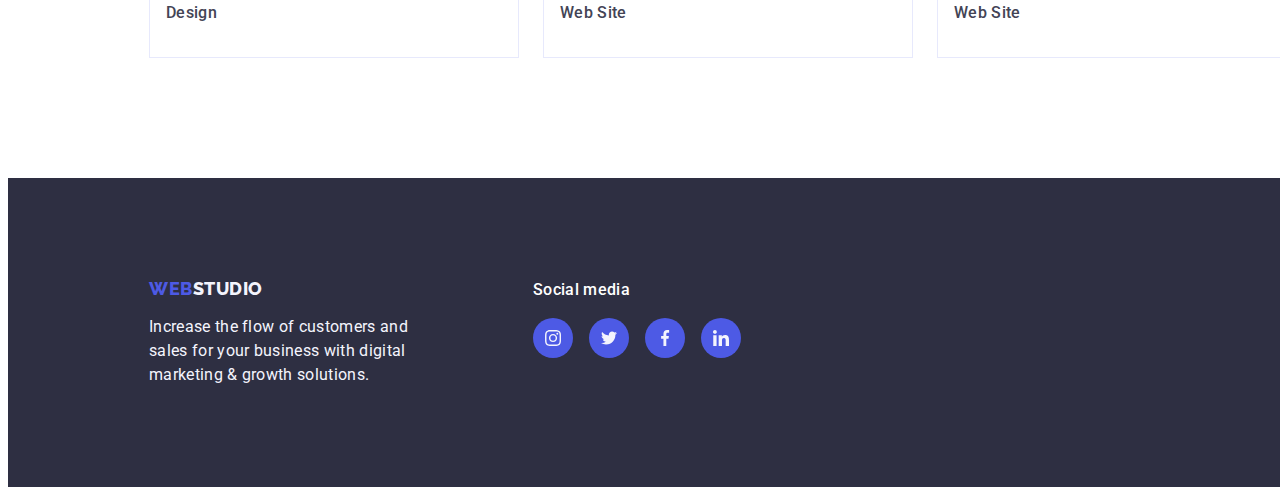
==== commit 1c6fc92f: "homework 4.4" ====
--- a/portfolio.html
+++ b/portfolio.html
@@ -29,13 +29,13 @@
           >
           <ul class="list">
             <li class="menu-link">
-              <a class="page-link link" href="./index.html"> Studio</a>
+              <a class="page-link-menu link" href="./index.html"> Studio</a>
             </li>
             <li class="menu-link">
-              <a class="page-link link" href="./portfolio.html"> Portfolio</a>
+              <a class="page-link-menu link" href="./portfolio.html"> Portfolio</a>
             </li>
             <li class="menu-link">
-              <a class="page-link link" href=""> Contacts</a>
+              <a class="page-link-menu link" href=""> Contacts</a>
             </li>
           </ul>
         </nav>
@@ -308,38 +308,30 @@
           <ul class="socialfooter-link-list">
             <li class="social-link">
               <a class="social-link-icon" href="">
-                <div class="social-link-top">
-                  <svg class="team-social-icon" width="16" height="16">
-                    <use href="./images/icons.svg#icon-instagram"></use>
-                  </svg>
-                </div>
+                <svg class="team-social-icon" width="16" height="16">
+                  <use href="./images/icons.svg#icon-instagram"></use>
+                </svg>
               </a>
             </li>
             <li class="social-link">
               <a class="social-link-icon" href="">
-                <div class="social-link-top">
-                  <svg class="team-social-icon" width="16" height="16">
-                    <use href="./images/icons.svg#icon-twitter"></use>
-                  </svg>
-                </div>
+                <svg class="team-social-icon" width="16" height="16">
+                  <use href="./images/icons.svg#icon-twitter"></use>
+                </svg>
               </a>
             </li>
             <li class="social-link">
               <a class="social-link-icon" href="">
-                <div class="social-link-top">
-                  <svg class="team-social-icon" width="16" height="16">
-                    <use href="./images/icons.svg#icon-facebook"></use>
-                  </svg>
-                </div>
+                <svg class="team-social-icon" width="16" height="16">
+                  <use href="./images/icons.svg#icon-facebook"></use>
+                </svg>
               </a>
             </li>
             <li class="social-link">
               <a class="social-link-icon" href="">
-                <div class="social-link-top">
-                  <svg class="team-social-icon" width="16" height="16">
-                    <use href="./images/icons.svg#icon-linkedin"></use>
-                  </svg>
-                </div>
+                <svg class="team-social-icon" width="16" height="16">
+                  <use href="./images/icons.svg#icon-linkedin"></use>
+                </svg>
               </a>
             </li>
           </ul>
--- a/css/styles.css
+++ b/css/styles.css
@@ -120,11 +120,17 @@
   letter-spacing: 0.32px;
   padding: 24px 0;
 }
-.menu-link {
-  position: relative;
-  transition: color 250ms cubic-bezier(0.4, 0, 0.2, 1);
-}
-.menu-link:hover::after {
+.page-link-menu {
+  color: var(--ocean);
+  font-size: 16px;
+  font-weight: var(--weight500);
+  line-height: 1.5;
+  letter-spacing: 0.32px;
+  padding: 24px 0;
+    position: relative;
+      transition: color 250ms cubic-bezier(0.4, 0, 0.2, 1);
+}
+.page-link-menu:hover::after {
   content: "";
   position: absolute;
   left: 0;
@@ -399,6 +405,7 @@
 .customers-icon-link {
   width: 100%;
   height: 88px;
+  color: var(--lightslate);
   border-radius: 4px;
   border: 1px solid var(--lightslate);
   display: flex;
@@ -451,13 +458,14 @@
   display: inline-block;
   margin: 0 0 16px 0;
 }
-
+.footer-logo-text{
+  margin-right: 120px;
+}
 .footer-text {
   color: var(--cloud);
   line-height: 1.5;
   letter-spacing: 0.32px;
   width: 264px;
-  margin-right: 120px;
 }
 /* .footer-social-media {
   margin-left: 120px;
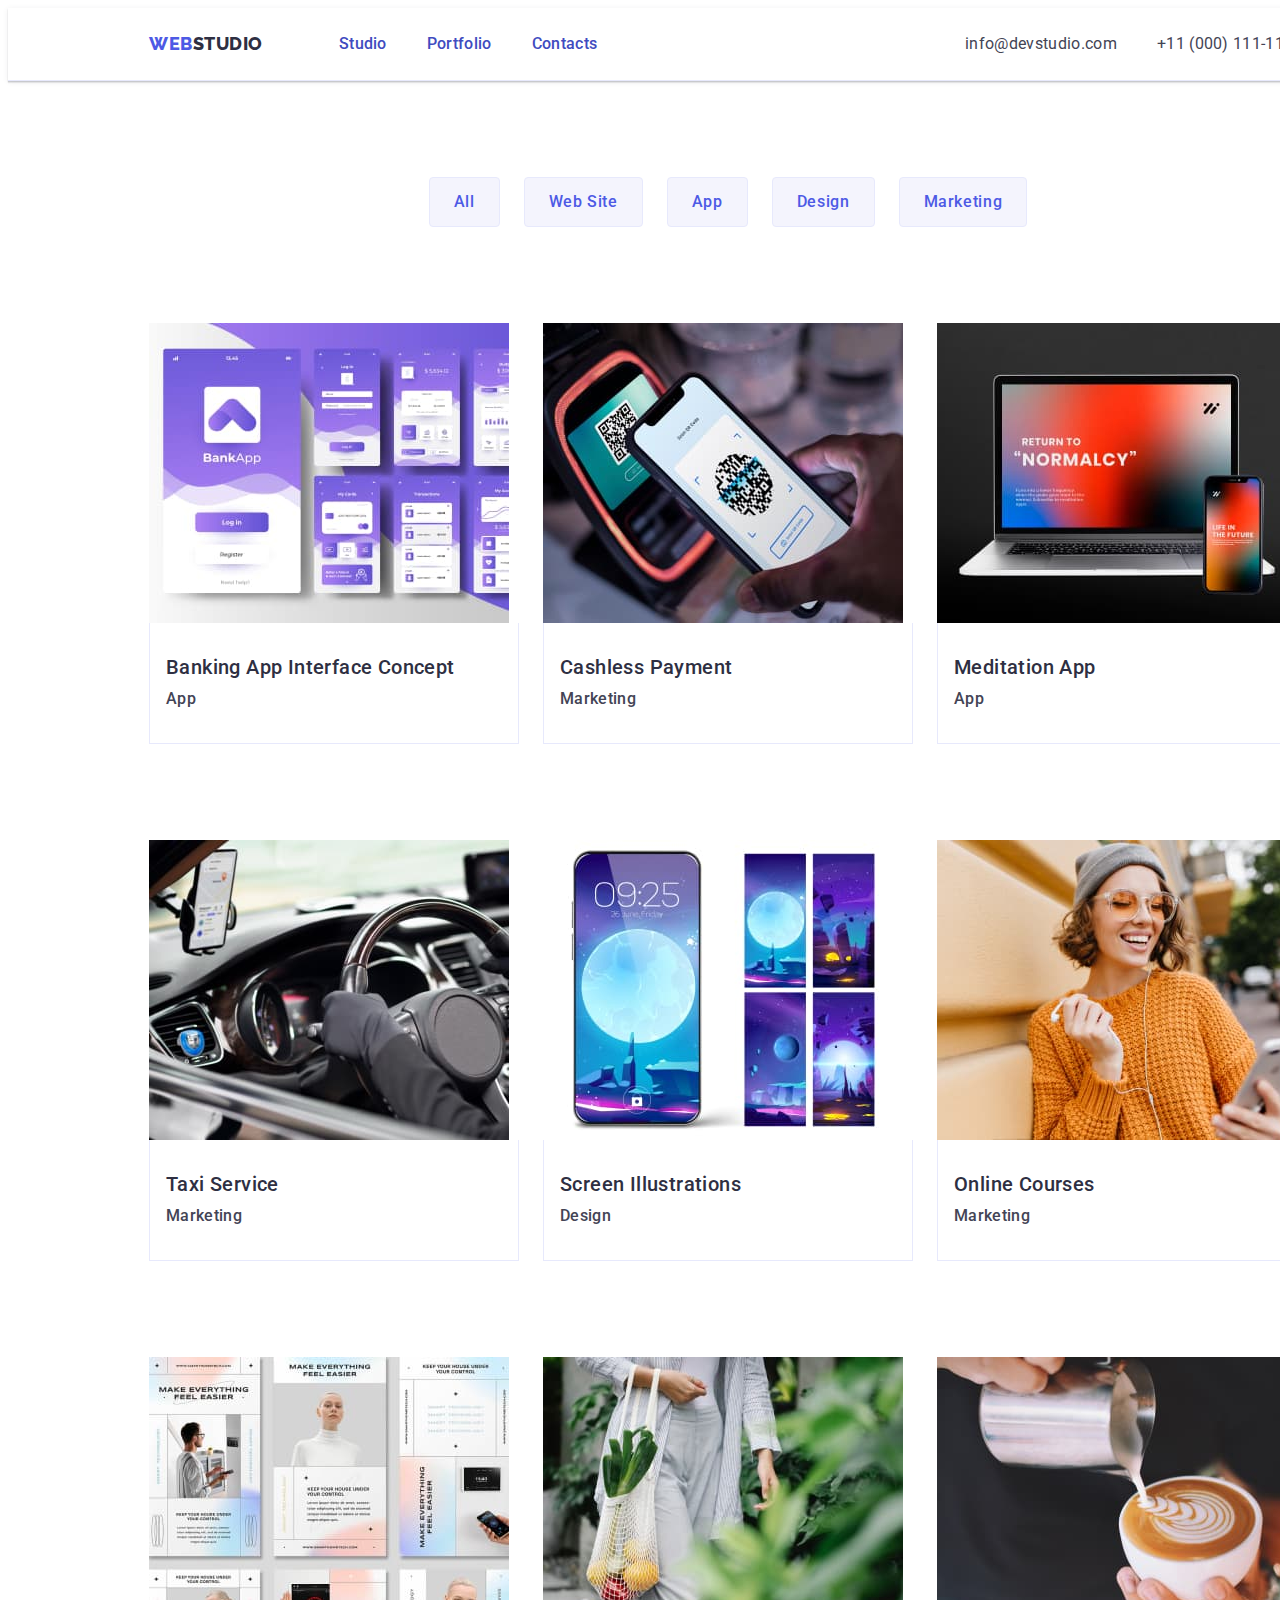
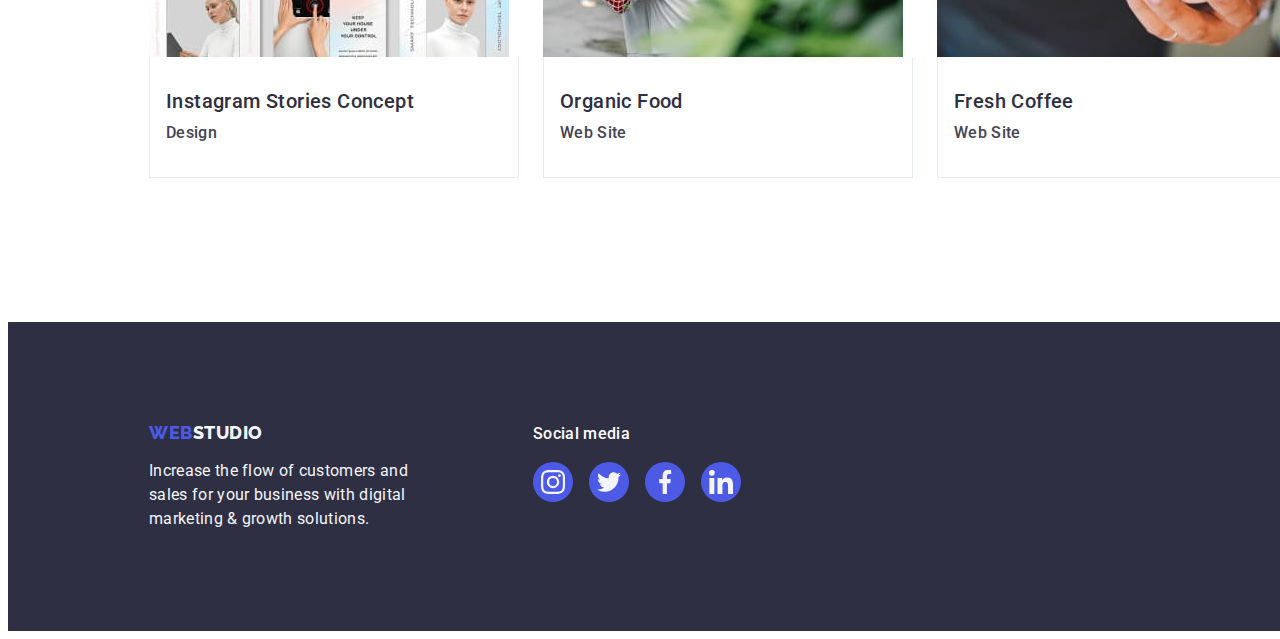
==== commit 279ce3a0: "homework 4.5" ====
--- a/portfolio.html
+++ b/portfolio.html
@@ -308,28 +308,28 @@
           <ul class="socialfooter-link-list">
             <li class="social-link">
               <a class="social-link-icon" href="">
-                <svg class="team-social-icon" width="16" height="16">
+                <svg class="team-social-icon" width="24" height="24">
                   <use href="./images/icons.svg#icon-instagram"></use>
                 </svg>
               </a>
             </li>
             <li class="social-link">
               <a class="social-link-icon" href="">
-                <svg class="team-social-icon" width="16" height="16">
+                <svg class="team-social-icon" width="24" height="24">
                   <use href="./images/icons.svg#icon-twitter"></use>
                 </svg>
               </a>
             </li>
             <li class="social-link">
               <a class="social-link-icon" href="">
-                <svg class="team-social-icon" width="16" height="16">
+                <svg class="team-social-icon" width="24" height="24">
                   <use href="./images/icons.svg#icon-facebook"></use>
                 </svg>
               </a>
             </li>
             <li class="social-link">
               <a class="social-link-icon" href="">
-                <svg class="team-social-icon" width="16" height="16">
+                <svg class="team-social-icon" width="24" height="24">
                   <use href="./images/icons.svg#icon-linkedin"></use>
                 </svg>
               </a>
--- a/css/styles.css
+++ b/css/styles.css
@@ -368,8 +368,9 @@
   background-color: var(--iris);
   transition: background-color 250ms cubic-bezier(0.4, 0, 0.2, 1);
 }
-.social-link-icon:hover {
-  background-color: var(--green);
+.section-team .social-link-icon:hover
+.section-team .social-link-icon:focus {
+  background-color: var(--ocean);
 }
 .team-social-icon {
   fill: var(--cloud);
@@ -431,8 +432,8 @@
 .socialfooter-link-list .social-link-top {
   transition: 250ms cubic-bezier(0.4, 0, 0.2, 1);
 }
-.socialfooter-link-list .social-link-top:hover,
-.socialfooter-link-list .social-link-top:focus {
+.footer-info .social-link-icon:hover,
+.footer-info .social-link-icon:focus {
   background-color: var(--green);
 }
 .customer-icon {
@@ -539,13 +540,16 @@
   border: 1px solid #e7e9fc;
   border-top: none;
 }
-
+.portfolio-list .page-link {
+  display: block;
+}
 .list-make-img {
   background: var(--white, #fff);
   width: calc((100% - 48px) / 3);
   transition: box-shadow 250ms cubic-bezier(0.4, 0, 0.2, 1);
 }
-.list-make-img:hover {
+.list-make-img .page-link:hover
+.list-make-img .page-link:focus {
   box-shadow: 0px 2px 1px 0px rgba(46, 47, 66, 0.08),
     0px 1px 1px 0px rgba(46, 47, 66, 0.16),
     0px 1px 6px 0px rgba(46, 47, 66, 0.08);
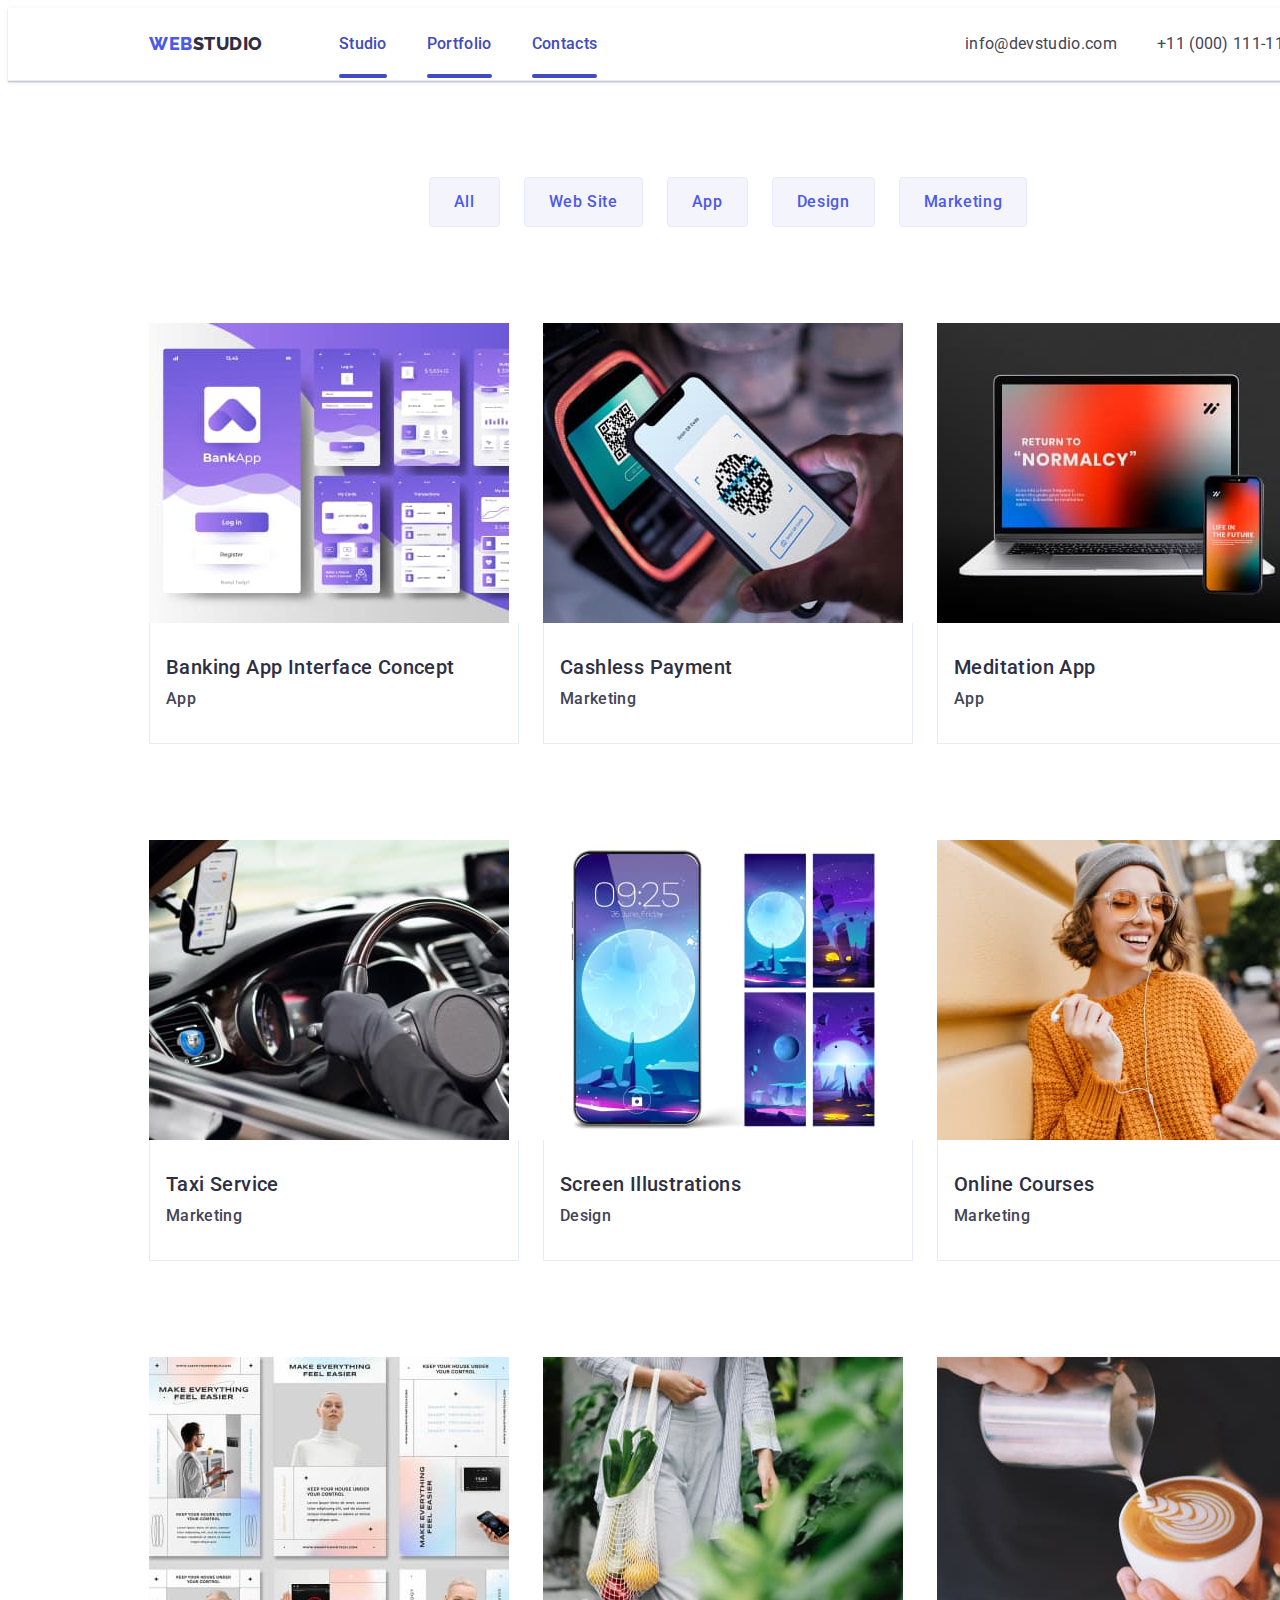
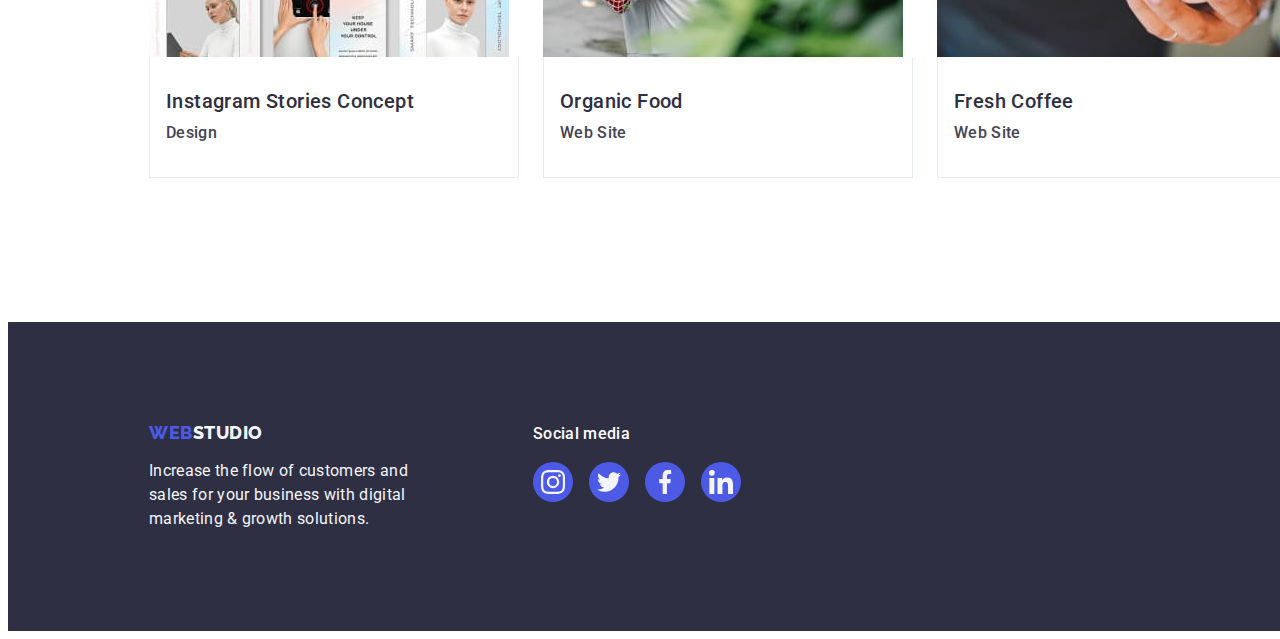
==== commit ed986e80: "homework 4.6" ====
--- a/portfolio.html
+++ b/portfolio.html
@@ -86,13 +86,13 @@
                     alt="banking"
                     width="360"
                   />
-                  <div class="make-cover">
-                    <p class="make-cover-text">
-                      14 Stylish and User-Friendly App Design Concepts · Task
-                      Manager App · Calorie Tracker App · Exotic Fruit Ecommerce
-                      App · Cloud Storage App
-                    </p>
-                  </div>
+                  <!-- <div class="make-cover"> -->
+                    <p class="make-cover-text">
+                      14 Stylish and User-Friendly App Design Concepts · Task
+                      Manager App · Calorie Tracker App · Exotic Fruit Ecommerce
+                      App · Cloud Storage App
+                    </p>
+                  <!-- </div> -->
                 </div>
                 <div class="container-name">
                   <h2 class="title-make-portfolio">
@@ -111,13 +111,13 @@
                     alt="cashless"
                     width="360"
                   />
-                  <div class="make-cover">
-                    <p class="make-cover-text">
-                      14 Stylish and User-Friendly App Design Concepts · Task
-                      Manager App · Calorie Tracker App · Exotic Fruit Ecommerce
-                      App · Cloud Storage App
-                    </p>
-                  </div>
+                  <!-- <div class="make-cover"> -->
+                    <p class="make-cover-text">
+                      14 Stylish and User-Friendly App Design Concepts · Task
+                      Manager App · Calorie Tracker App · Exotic Fruit Ecommerce
+                      App · Cloud Storage App
+                    </p>
+                  <!-- </div> -->
                 </div>
                 <div class="container-name">
                   <h2 class="title-make-portfolio">Cashless Payment</h2>
@@ -134,13 +134,13 @@
                     alt="meditation"
                     width="360"
                   />
-                  <div class="make-cover">
-                    <p class="make-cover-text">
-                      14 Stylish and User-Friendly App Design Concepts · Task
-                      Manager App · Calorie Tracker App · Exotic Fruit Ecommerce
-                      App · Cloud Storage App
-                    </p>
-                  </div>
+                  <!-- <div class="make-cover"> -->
+                    <p class="make-cover-text">
+                      14 Stylish and User-Friendly App Design Concepts · Task
+                      Manager App · Calorie Tracker App · Exotic Fruit Ecommerce
+                      App · Cloud Storage App
+                    </p>
+                  <!-- </div> -->
                 </div>
                 <div class="container-name">
                   <h2 class="title-make-portfolio">Meditation App</h2>
@@ -157,13 +157,13 @@
                     alt="taxi"
                     width="360"
                   />
-                  <div class="make-cover">
-                    <p class="make-cover-text">
-                      14 Stylish and User-Friendly App Design Concepts · Task
-                      Manager App · Calorie Tracker App · Exotic Fruit Ecommerce
-                      App · Cloud Storage App
-                    </p>
-                  </div>
+                  <!-- <div class="make-cover"> -->
+                    <p class="make-cover-text">
+                      14 Stylish and User-Friendly App Design Concepts · Task
+                      Manager App · Calorie Tracker App · Exotic Fruit Ecommerce
+                      App · Cloud Storage App
+                    </p>
+                  <!-- </div> -->
                 </div>
                 <div class="container-name">
                   <h2 class="title-make-portfolio">Taxi Service</h2>
@@ -180,13 +180,13 @@
                     alt="screen"
                     width="360"
                   />
-                  <div class="make-cover">
-                    <p class="make-cover-text">
-                      14 Stylish and User-Friendly App Design Concepts · Task
-                      Manager App · Calorie Tracker App · Exotic Fruit Ecommerce
-                      App · Cloud Storage App
-                    </p>
-                  </div>
+                  <!-- <div class="make-cover"> -->
+                    <p class="make-cover-text">
+                      14 Stylish and User-Friendly App Design Concepts · Task
+                      Manager App · Calorie Tracker App · Exotic Fruit Ecommerce
+                      App · Cloud Storage App
+                    </p>
+                  <!-- </div> -->
                 </div>
                 <div class="container-name">
                   <h2 class="title-make-portfolio">Screen Illustrations</h2>
@@ -203,13 +203,13 @@
                     alt="online"
                     width="360"
                   />
-                  <div class="make-cover">
-                    <p class="make-cover-text">
-                      14 Stylish and User-Friendly App Design Concepts · Task
-                      Manager App · Calorie Tracker App · Exotic Fruit Ecommerce
-                      App · Cloud Storage App
-                    </p>
-                  </div>
+                  <!-- <div class="make-cover"> -->
+                    <p class="make-cover-text">
+                      14 Stylish and User-Friendly App Design Concepts · Task
+                      Manager App · Calorie Tracker App · Exotic Fruit Ecommerce
+                      App · Cloud Storage App
+                    </p>
+                  <!-- </div> -->
                 </div>
                 <div class="container-name">
                   <h2 class="title-make-portfolio">Online Courses</h2>
@@ -226,13 +226,13 @@
                     alt="instagram"
                     width="360"
                   />
-                  <div class="make-cover">
-                    <p class="make-cover-text">
-                      14 Stylish and User-Friendly App Design Concepts · Task
-                      Manager App · Calorie Tracker App · Exotic Fruit Ecommerce
-                      App · Cloud Storage App
-                    </p>
-                  </div>
+                  <!-- <div class="make-cover"> -->
+                    <p class="make-cover-text">
+                      14 Stylish and User-Friendly App Design Concepts · Task
+                      Manager App · Calorie Tracker App · Exotic Fruit Ecommerce
+                      App · Cloud Storage App
+                    </p>
+                  <!-- </div> -->
                 </div>
                 <div class="container-name">
                   <h2 class="title-make-portfolio">
@@ -251,13 +251,13 @@
                     alt="organic"
                     width="360"
                   />
-                  <div class="make-cover">
-                    <p class="make-cover-text">
-                      14 Stylish and User-Friendly App Design Concepts · Task
-                      Manager App · Calorie Tracker App · Exotic Fruit Ecommerce
-                      App · Cloud Storage App
-                    </p>
-                  </div>
+                  <!-- <div class="make-cover"> -->
+                    <p class="make-cover-text">
+                      14 Stylish and User-Friendly App Design Concepts · Task
+                      Manager App · Calorie Tracker App · Exotic Fruit Ecommerce
+                      App · Cloud Storage App
+                    </p>
+                  <!-- </div> -->
                 </div>
                 <div class="container-name">
                   <h2 class="title-make-portfolio">Organic Food</h2>
@@ -274,13 +274,13 @@
                     alt="fresh"
                     width="360"
                   />
-                  <div class="make-cover">
-                    <p class="make-cover-text">
-                      14 Stylish and User-Friendly App Design Concepts · Task
-                      Manager App · Calorie Tracker App · Exotic Fruit Ecommerce
-                      App · Cloud Storage App
-                    </p>
-                  </div>
+                  <!-- <div class="make-cover"> -->
+                    <p class="make-cover-text">
+                      14 Stylish and User-Friendly App Design Concepts · Task
+                      Manager App · Calorie Tracker App · Exotic Fruit Ecommerce
+                      App · Cloud Storage App
+                    </p>
+                  <!-- </div> -->
                 </div>
                 <div class="container-name">
                   <h2 class="title-make-portfolio">Fresh Coffee</h2>
--- a/css/styles.css
+++ b/css/styles.css
@@ -127,16 +127,15 @@
   line-height: 1.5;
   letter-spacing: 0.32px;
   padding: 24px 0;
-    position: relative;
-      transition: color 250ms cubic-bezier(0.4, 0, 0.2, 1);
-}
-.page-link-menu:hover::after {
+  position: relative;
+  transition: color 250ms cubic-bezier(0.4, 0, 0.2, 1);
+}
+.page-link-menu::after {
   content: "";
   position: absolute;
   left: 0;
   right: 0;
   bottom: -1px;
-  top: 20px;
   width: 100%;
   height: 4px;
   border-radius: 2px;
@@ -156,6 +155,7 @@
 }
 .contacts .list .link {
   font-weight: 400;
+  transition: color 250ms cubic-bezier(0.4, 0, 0.2, 1);
 }
 .contacts {
   color: var(--slate);
@@ -167,7 +167,6 @@
   align-content: flex-start;
   flex-shrink: 0;
   padding: 24px 0;
-  transition: color 250ms cubic-bezier(0.4, 0, 0.2, 1);
 }
 
 .section-solution {
@@ -368,8 +367,7 @@
   background-color: var(--iris);
   transition: background-color 250ms cubic-bezier(0.4, 0, 0.2, 1);
 }
-.section-team .social-link-icon:hover
-.section-team .social-link-icon:focus {
+.section-team .social-link-icon:hover .section-team .social-link-icon:focus {
   background-color: var(--ocean);
 }
 .team-social-icon {
@@ -459,7 +457,7 @@
   display: inline-block;
   margin: 0 0 16px 0;
 }
-.footer-logo-text{
+.footer-logo-text {
   margin-right: 120px;
 }
 .footer-text {
@@ -548,13 +546,13 @@
   width: calc((100% - 48px) / 3);
   transition: box-shadow 250ms cubic-bezier(0.4, 0, 0.2, 1);
 }
-.list-make-img .page-link:hover
-.list-make-img .page-link:focus {
+.portfolio-list .page-link:hover,
+.portfolio-list .page-link:focus {
   box-shadow: 0px 2px 1px 0px rgba(46, 47, 66, 0.08),
     0px 1px 1px 0px rgba(46, 47, 66, 0.16),
     0px 1px 6px 0px rgba(46, 47, 66, 0.08);
 }
-.list-make-img:hover .make-cover {
+.list-make-img:hover .make-cover-text {
   transform: translateY(0%);
 }
 .title-make-portfolio {
@@ -570,24 +568,23 @@
   position: relative;
   overflow: hidden;
 }
-.make-cover {
+.make-cover-text {
   position: absolute;
   top: 0;
+  color: var(--cloud);
+  font-family: Roboto;
+  font-size: 16px;
+  line-height: 1.5;
+  letter-spacing: 0.02em;
+  padding: 40px 32px;
   background: var(--iris);
-  /* width: 100%; */
+  width: 100%;
   height: 100%;
   flex-shrink: 0;
   transform: translateY(100%);
   transition: 250ms cubic-bezier(0.4, 0, 0.2, 1);
 }
-.make-cover-text {
-  color: var(--cloud);
-  font-family: Roboto;
-  font-size: 16px;
-  line-height: 1.5;
-  letter-spacing: 0.02em;
-  padding: 40px 32px 0 32px;
-}
+
 .backdrop {
   position: fixed;
   width: 100%;
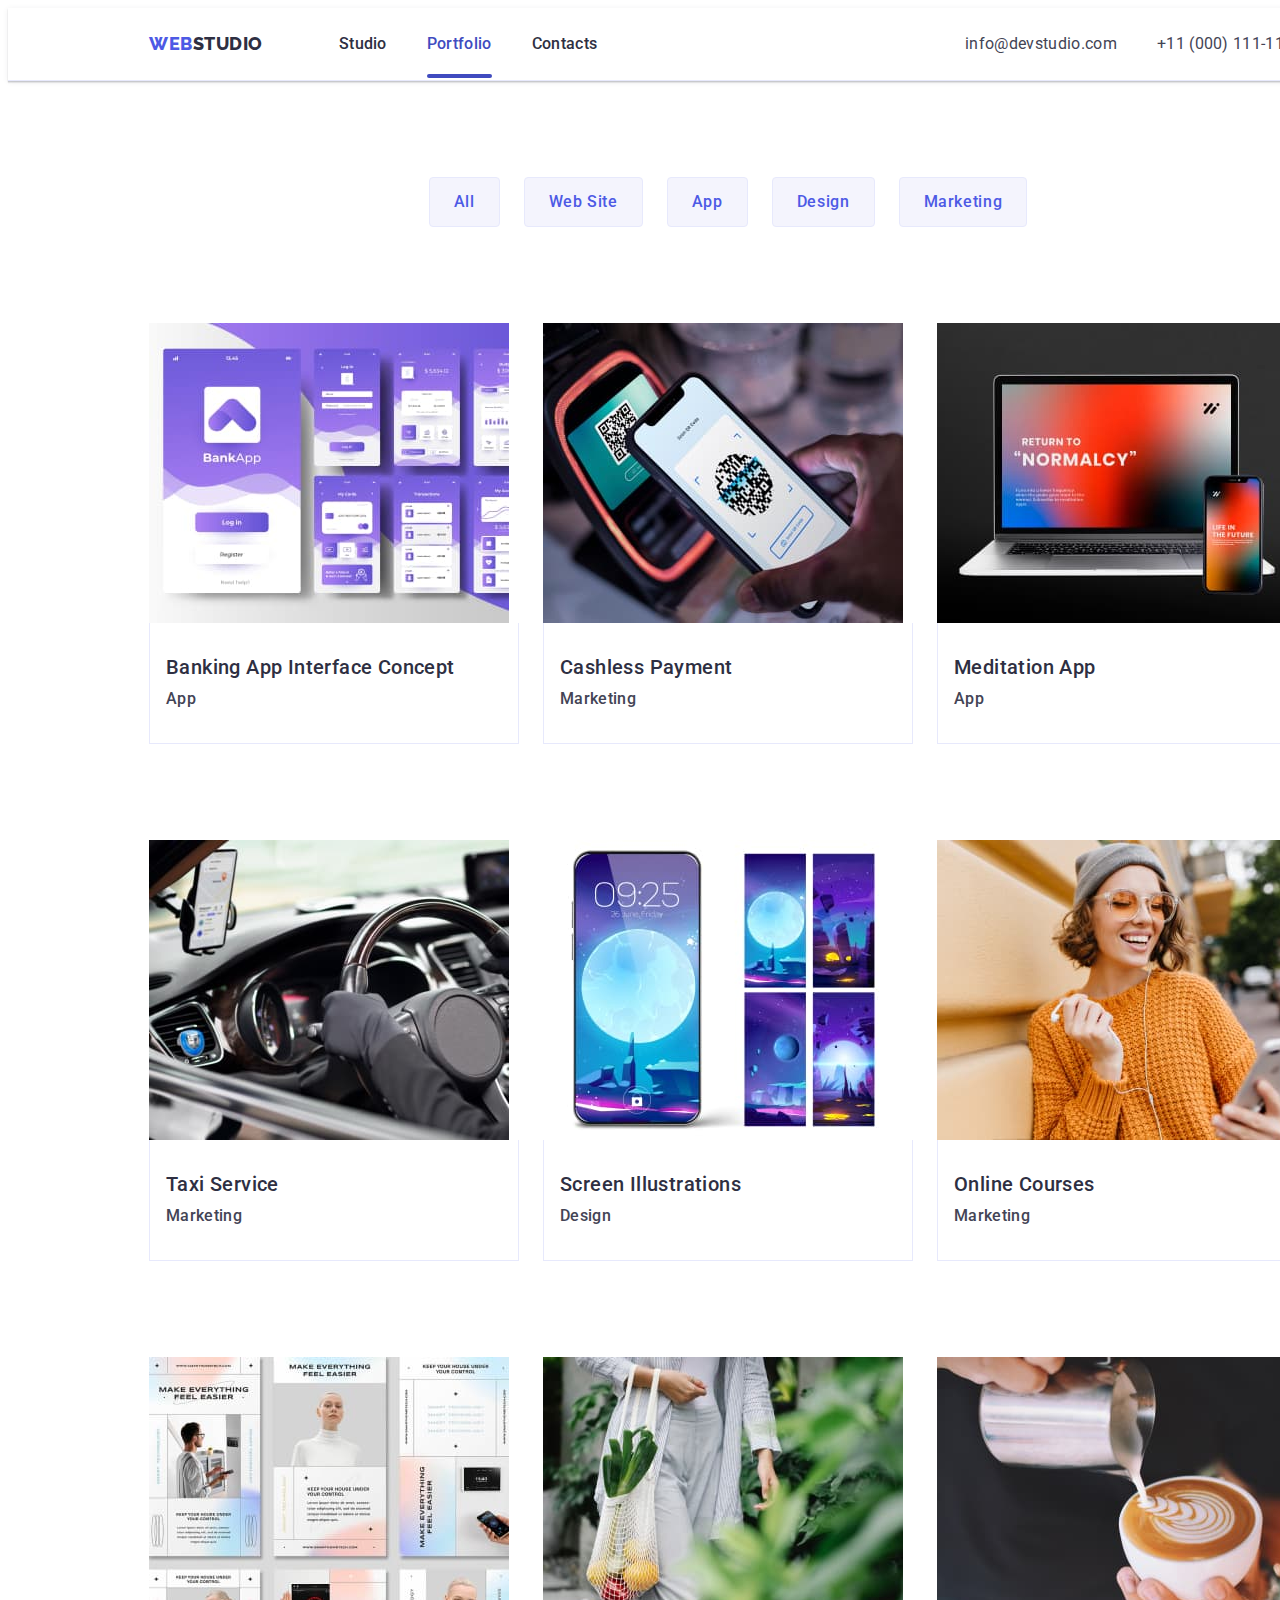
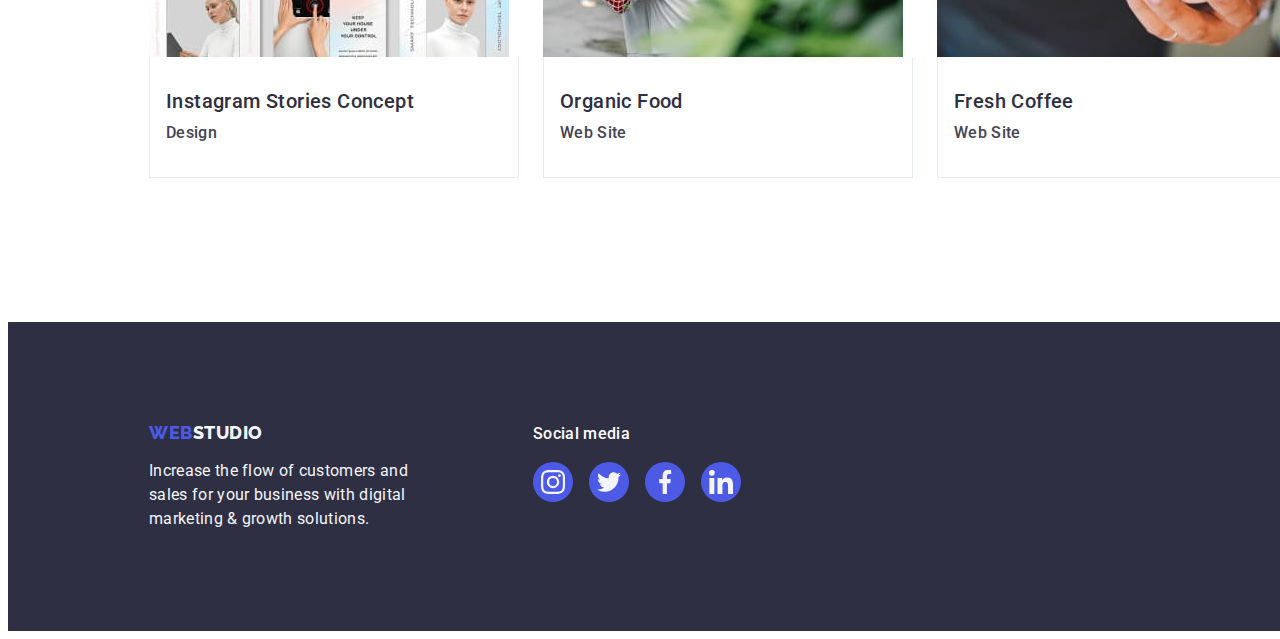
==== commit 6ccbdabc: "homework 4.8" ====
--- a/portfolio.html
+++ b/portfolio.html
@@ -29,13 +29,13 @@
           >
           <ul class="list">
             <li class="menu-link">
-              <a class="page-link-menu link" href="./index.html"> Studio</a>
+              <a class="page-link link" href="./index.html"> Studio</a>
             </li>
             <li class="menu-link">
               <a class="page-link-menu link" href="./portfolio.html"> Portfolio</a>
             </li>
             <li class="menu-link">
-              <a class="page-link-menu link" href=""> Contacts</a>
+              <a class="page-link link" href=""> Contacts</a>
             </li>
           </ul>
         </nav>
@@ -86,13 +86,11 @@
                     alt="banking"
                     width="360"
                   />
-                  <!-- <div class="make-cover"> -->
-                    <p class="make-cover-text">
-                      14 Stylish and User-Friendly App Design Concepts · Task
-                      Manager App · Calorie Tracker App · Exotic Fruit Ecommerce
-                      App · Cloud Storage App
-                    </p>
-                  <!-- </div> -->
+                    <p class="make-cover-text">
+                      14 Stylish and User-Friendly App Design Concepts · Task
+                      Manager App · Calorie Tracker App · Exotic Fruit Ecommerce
+                      App · Cloud Storage App
+                    </p>
                 </div>
                 <div class="container-name">
                   <h2 class="title-make-portfolio">
@@ -111,13 +109,11 @@
                     alt="cashless"
                     width="360"
                   />
-                  <!-- <div class="make-cover"> -->
-                    <p class="make-cover-text">
-                      14 Stylish and User-Friendly App Design Concepts · Task
-                      Manager App · Calorie Tracker App · Exotic Fruit Ecommerce
-                      App · Cloud Storage App
-                    </p>
-                  <!-- </div> -->
+                    <p class="make-cover-text">
+                      14 Stylish and User-Friendly App Design Concepts · Task
+                      Manager App · Calorie Tracker App · Exotic Fruit Ecommerce
+                      App · Cloud Storage App
+                    </p>
                 </div>
                 <div class="container-name">
                   <h2 class="title-make-portfolio">Cashless Payment</h2>
@@ -134,13 +130,11 @@
                     alt="meditation"
                     width="360"
                   />
-                  <!-- <div class="make-cover"> -->
-                    <p class="make-cover-text">
-                      14 Stylish and User-Friendly App Design Concepts · Task
-                      Manager App · Calorie Tracker App · Exotic Fruit Ecommerce
-                      App · Cloud Storage App
-                    </p>
-                  <!-- </div> -->
+                    <p class="make-cover-text">
+                      14 Stylish and User-Friendly App Design Concepts · Task
+                      Manager App · Calorie Tracker App · Exotic Fruit Ecommerce
+                      App · Cloud Storage App
+                    </p>
                 </div>
                 <div class="container-name">
                   <h2 class="title-make-portfolio">Meditation App</h2>
@@ -157,13 +151,11 @@
                     alt="taxi"
                     width="360"
                   />
-                  <!-- <div class="make-cover"> -->
-                    <p class="make-cover-text">
-                      14 Stylish and User-Friendly App Design Concepts · Task
-                      Manager App · Calorie Tracker App · Exotic Fruit Ecommerce
-                      App · Cloud Storage App
-                    </p>
-                  <!-- </div> -->
+                    <p class="make-cover-text">
+                      14 Stylish and User-Friendly App Design Concepts · Task
+                      Manager App · Calorie Tracker App · Exotic Fruit Ecommerce
+                      App · Cloud Storage App
+                    </p>
                 </div>
                 <div class="container-name">
                   <h2 class="title-make-portfolio">Taxi Service</h2>
@@ -180,13 +172,11 @@
                     alt="screen"
                     width="360"
                   />
-                  <!-- <div class="make-cover"> -->
-                    <p class="make-cover-text">
-                      14 Stylish and User-Friendly App Design Concepts · Task
-                      Manager App · Calorie Tracker App · Exotic Fruit Ecommerce
-                      App · Cloud Storage App
-                    </p>
-                  <!-- </div> -->
+                    <p class="make-cover-text">
+                      14 Stylish and User-Friendly App Design Concepts · Task
+                      Manager App · Calorie Tracker App · Exotic Fruit Ecommerce
+                      App · Cloud Storage App
+                    </p>
                 </div>
                 <div class="container-name">
                   <h2 class="title-make-portfolio">Screen Illustrations</h2>
@@ -203,13 +193,11 @@
                     alt="online"
                     width="360"
                   />
-                  <!-- <div class="make-cover"> -->
-                    <p class="make-cover-text">
-                      14 Stylish and User-Friendly App Design Concepts · Task
-                      Manager App · Calorie Tracker App · Exotic Fruit Ecommerce
-                      App · Cloud Storage App
-                    </p>
-                  <!-- </div> -->
+                    <p class="make-cover-text">
+                      14 Stylish and User-Friendly App Design Concepts · Task
+                      Manager App · Calorie Tracker App · Exotic Fruit Ecommerce
+                      App · Cloud Storage App
+                    </p>
                 </div>
                 <div class="container-name">
                   <h2 class="title-make-portfolio">Online Courses</h2>
@@ -226,13 +214,11 @@
                     alt="instagram"
                     width="360"
                   />
-                  <!-- <div class="make-cover"> -->
-                    <p class="make-cover-text">
-                      14 Stylish and User-Friendly App Design Concepts · Task
-                      Manager App · Calorie Tracker App · Exotic Fruit Ecommerce
-                      App · Cloud Storage App
-                    </p>
-                  <!-- </div> -->
+                    <p class="make-cover-text">
+                      14 Stylish and User-Friendly App Design Concepts · Task
+                      Manager App · Calorie Tracker App · Exotic Fruit Ecommerce
+                      App · Cloud Storage App
+                    </p>
                 </div>
                 <div class="container-name">
                   <h2 class="title-make-portfolio">
@@ -251,13 +237,11 @@
                     alt="organic"
                     width="360"
                   />
-                  <!-- <div class="make-cover"> -->
-                    <p class="make-cover-text">
-                      14 Stylish and User-Friendly App Design Concepts · Task
-                      Manager App · Calorie Tracker App · Exotic Fruit Ecommerce
-                      App · Cloud Storage App
-                    </p>
-                  <!-- </div> -->
+                    <p class="make-cover-text">
+                      14 Stylish and User-Friendly App Design Concepts · Task
+                      Manager App · Calorie Tracker App · Exotic Fruit Ecommerce
+                      App · Cloud Storage App
+                    </p>
                 </div>
                 <div class="container-name">
                   <h2 class="title-make-portfolio">Organic Food</h2>
@@ -274,13 +258,11 @@
                     alt="fresh"
                     width="360"
                   />
-                  <!-- <div class="make-cover"> -->
-                    <p class="make-cover-text">
-                      14 Stylish and User-Friendly App Design Concepts · Task
-                      Manager App · Calorie Tracker App · Exotic Fruit Ecommerce
-                      App · Cloud Storage App
-                    </p>
-                  <!-- </div> -->
+                    <p class="make-cover-text">
+                      14 Stylish and User-Friendly App Design Concepts · Task
+                      Manager App · Calorie Tracker App · Exotic Fruit Ecommerce
+                      App · Cloud Storage App
+                    </p>
                 </div>
                 <div class="container-name">
                   <h2 class="title-make-portfolio">Fresh Coffee</h2>
--- a/css/styles.css
+++ b/css/styles.css
@@ -367,7 +367,8 @@
   background-color: var(--iris);
   transition: background-color 250ms cubic-bezier(0.4, 0, 0.2, 1);
 }
-.section-team .social-link-icon:hover .section-team .social-link-icon:focus {
+.section-team .social-link-icon:hover,
+.section-team .social-link-icon:focus {
   background-color: var(--ocean);
 }
 .team-social-icon {
@@ -414,16 +415,21 @@
     color 250ms cubic-bezier(0.4, 0, 0.2, 1);
 }
 .customer-icon {
-  color: currentColor;
-  /* transition: 250ms cubic-bezier(0.4, 0, 0.2, 1); */
-}
-.customer-icon:hover,
+  fill: currentColor;
+}
+/* .customer-icon:hover,
 .customer-icon:focus {
   fill: var(--ocean);
+} */
+.customers-icon-link:hover .customer-icon,
+.customers-icon-link:focus .customer-icon {
+  fill: var(--ocean);
+  color: var(--ocean);
+  border-color: var(--ocean);
 }
 .customers-icon-link:hover,
 .customers-icon-link:focus {
-  /* fill: var(--ocean); */
+  fill: var(--ocean);
   color: var(--ocean);
   border-color: var(--ocean);
 }
@@ -540,6 +546,7 @@
 }
 .portfolio-list .page-link {
   display: block;
+  transition: box-shadow 250ms cubic-bezier(0.4, 0, 0.2, 1);
 }
 .list-make-img {
   background: var(--white, #fff);
@@ -551,6 +558,9 @@
   box-shadow: 0px 2px 1px 0px rgba(46, 47, 66, 0.08),
     0px 1px 1px 0px rgba(46, 47, 66, 0.16),
     0px 1px 6px 0px rgba(46, 47, 66, 0.08);
+}
+.list-make-img:focus .make-cover-text {
+  transform: translateY(0%);
 }
 .list-make-img:hover .make-cover-text {
   transform: translateY(0%);
@@ -582,7 +592,7 @@
   height: 100%;
   flex-shrink: 0;
   transform: translateY(100%);
-  transition: 250ms cubic-bezier(0.4, 0, 0.2, 1);
+  transition: transform 250ms cubic-bezier(0.4, 0, 0.2, 1);
 }
 
 .backdrop {
